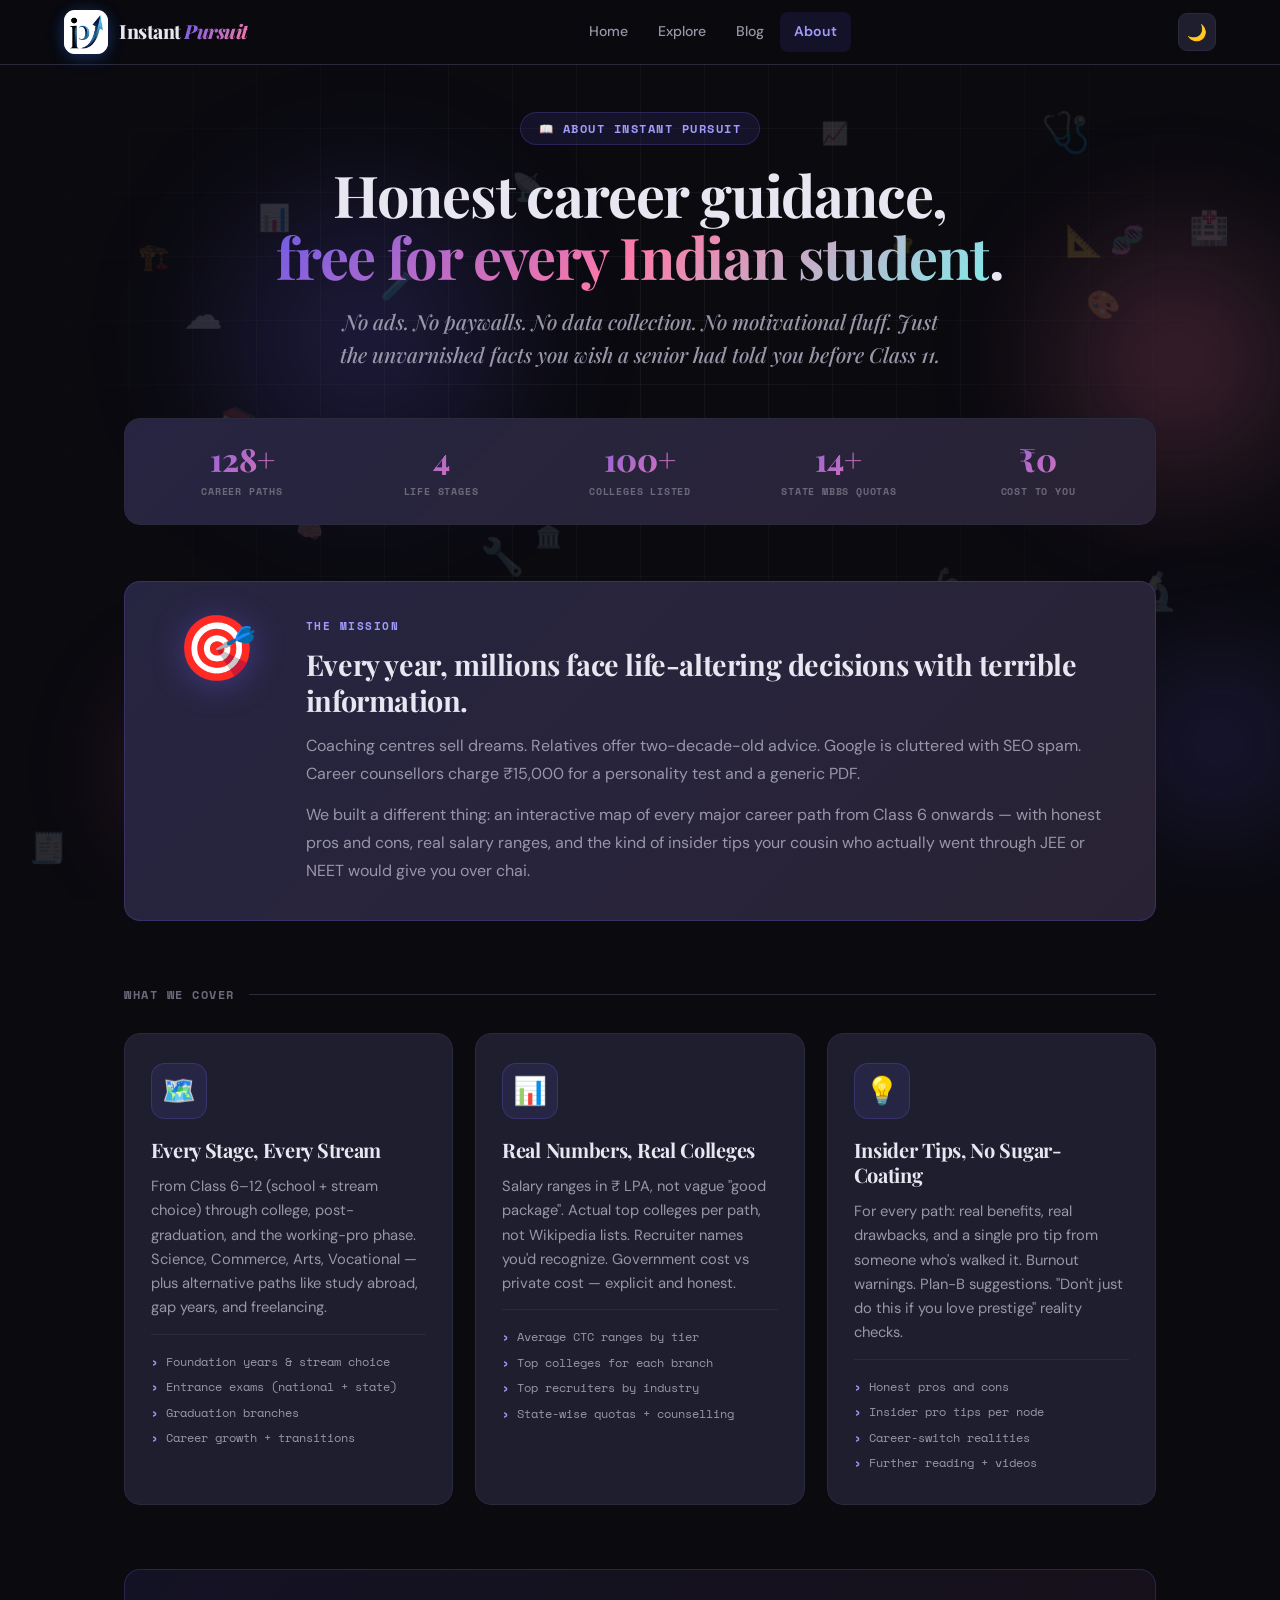
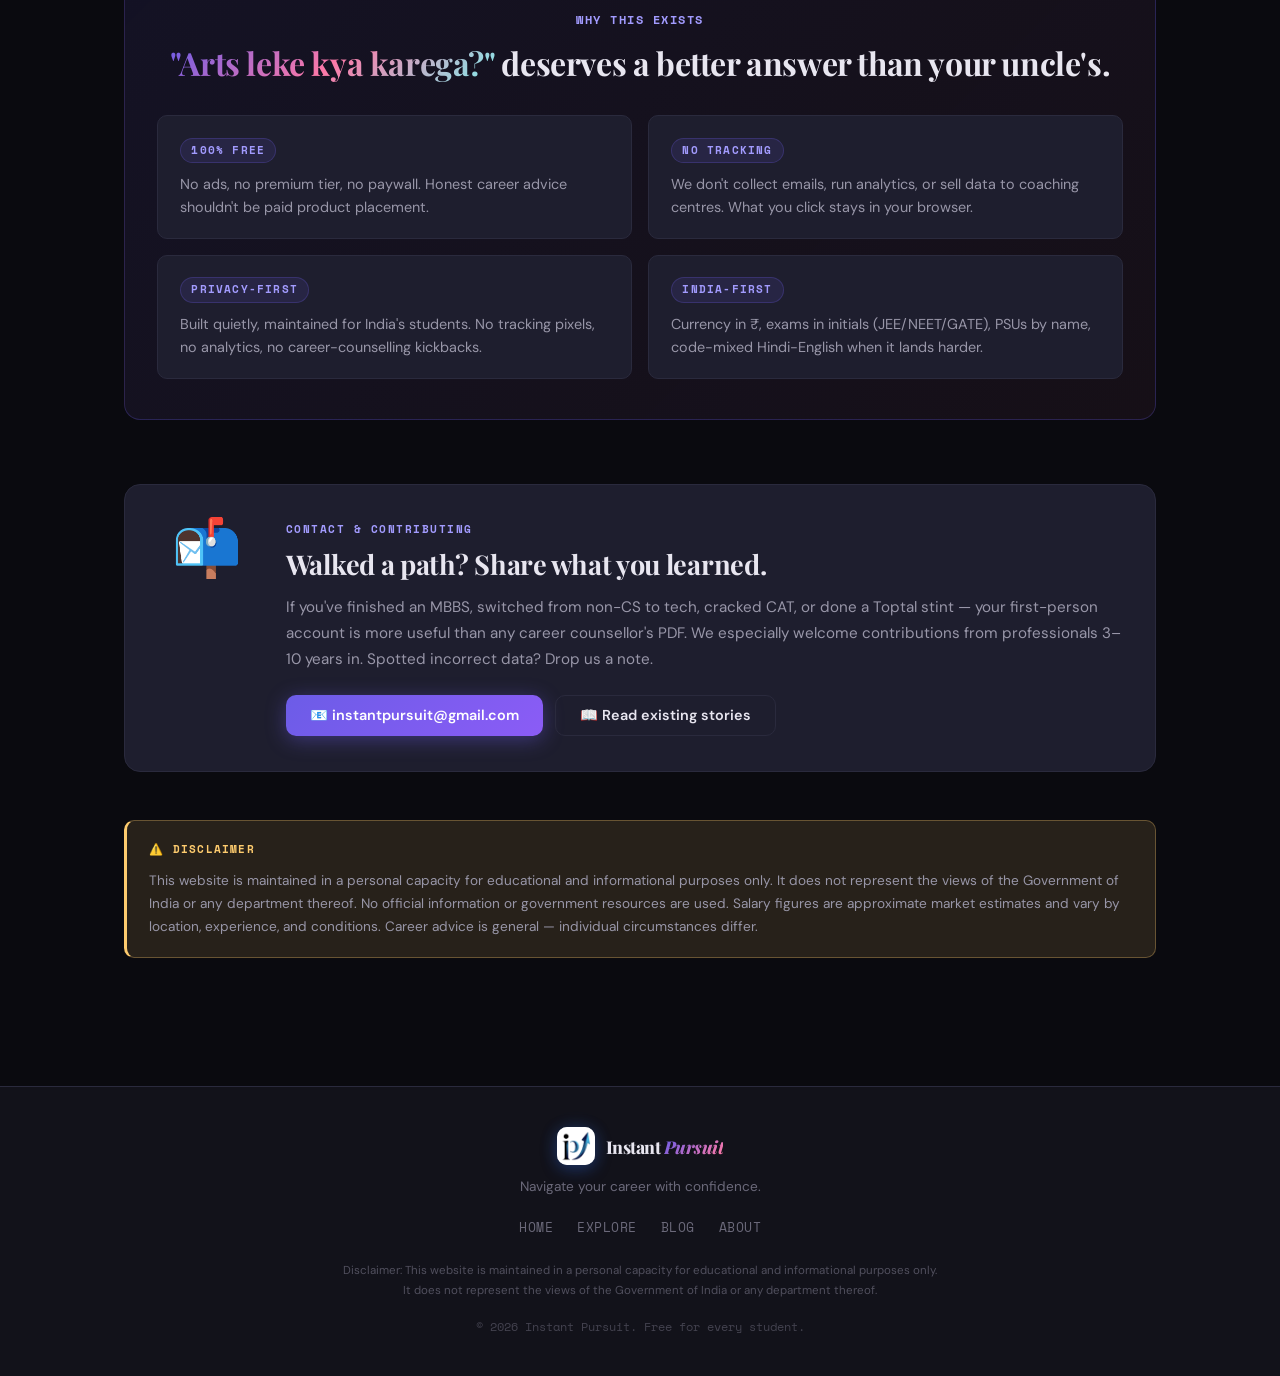
==== about.html @ 39b17218 "Add files via upload" ====
<!DOCTYPE html>
<html lang="en">
<head>
<meta charset="UTF-8">
<meta name="viewport" content="width=device-width, initial-scale=1.0">
<title>About — Instant Pursuit</title>
<link rel="icon" type="image/png" href="assets/logo.png">
<link rel="preconnect" href="https://fonts.googleapis.com">
<link rel="preconnect" href="https://fonts.gstatic.com" crossorigin>
<link href="https://fonts.googleapis.com/css2?family=Playfair+Display:wght@600;700;800;900&family=DM+Sans:wght@400;500;600;700&family=Space+Mono:wght@400;700&display=swap" rel="stylesheet">
<link rel="stylesheet" href="styles.css">
<script>document.documentElement.setAttribute('data-theme',localStorage.getItem('ip-theme')||'dark')</script>
<script src="data.js"></script>
</head>
<body>
<script src="bg.js"></script>
<script src="side-graphics.js"></script>

<main style="padding-top:64px">
<section class="ip-section" style="max-width:1080px">

  <!-- Hero / Manifesto -->
  <div class="about-hero">
    <div class="ip-eyebrow">📖 ABOUT INSTANT PURSUIT</div>
    <h1>
      Honest career guidance,<br>
      <span class="ip-grad-text">free for every Indian student</span>.
    </h1>
    <p class="about-lede">No ads. No paywalls. No data collection. No motivational fluff. Just the unvarnished facts you wish a senior had told you before Class 11.</p>
  </div>

  <!-- Stat strip -->
  <div class="about-stats">
    <div class="about-stat"><div class="num">128+</div><div class="lbl">Career Paths</div></div>
    <div class="about-stat"><div class="num">4</div><div class="lbl">Life Stages</div></div>
    <div class="about-stat"><div class="num">100+</div><div class="lbl">Colleges Listed</div></div>
    <div class="about-stat"><div class="num">14+</div><div class="lbl">State MBBS Quotas</div></div>
    <div class="about-stat"><div class="num">₹0</div><div class="lbl">Cost to You</div></div>
  </div>

  <!-- Mission split -->
  <div class="about-mission">
    <div class="about-mission-mark">🎯</div>
    <div>
      <div class="about-mission-eyebrow">THE MISSION</div>
      <h2 class="about-h2">Every year, millions face life-altering decisions with terrible information.</h2>
      <p class="about-mission-body">Coaching centres sell dreams. Relatives offer two-decade-old advice. Google is cluttered with SEO spam. Career counsellors charge ₹15,000 for a personality test and a generic PDF.</p>
      <p class="about-mission-body">We built a different thing: an interactive map of every major career path from Class 6 onwards — with honest pros and cons, real salary ranges, and the kind of insider tips your cousin who actually went through JEE or NEET would give you over chai.</p>
    </div>
  </div>

  <!-- Pillars -->
  <div class="section-eyebrow"><span>WHAT WE COVER</span></div>
  <div class="pillar-grid">
    <div class="pillar">
      <div class="pillar-icon">🗺️</div>
      <h3>Every Stage, Every Stream</h3>
      <p>From Class 6–12 (school + stream choice) through college, post-graduation, and the working-pro phase. Science, Commerce, Arts, Vocational — plus alternative paths like study abroad, gap years, and freelancing.</p>
      <ul class="pillar-list">
        <li>Foundation years &amp; stream choice</li>
        <li>Entrance exams (national + state)</li>
        <li>Graduation branches</li>
        <li>Career growth + transitions</li>
      </ul>
    </div>

    <div class="pillar">
      <div class="pillar-icon">📊</div>
      <h3>Real Numbers, Real Colleges</h3>
      <p>Salary ranges in ₹ LPA, not vague "good package". Actual top colleges per path, not Wikipedia lists. Recruiter names you'd recognize. Government cost vs private cost — explicit and honest.</p>
      <ul class="pillar-list">
        <li>Average CTC ranges by tier</li>
        <li>Top colleges for each branch</li>
        <li>Top recruiters by industry</li>
        <li>State-wise quotas + counselling</li>
      </ul>
    </div>

    <div class="pillar">
      <div class="pillar-icon">💡</div>
      <h3>Insider Tips, No Sugar-Coating</h3>
      <p>For every path: real benefits, real drawbacks, and a single pro tip from someone who's walked it. Burnout warnings. Plan-B suggestions. "Don't just do this if you love prestige" reality checks.</p>
      <ul class="pillar-list">
        <li>Honest pros and cons</li>
        <li>Insider pro tips per node</li>
        <li>Career-switch realities</li>
        <li>Further reading + videos</li>
      </ul>
    </div>
  </div>

  <!-- Why exists / values band -->
  <div class="values-band">
    <div class="values-eyebrow">WHY THIS EXISTS</div>
    <h2 class="values-h">
      <span class="ip-grad-text">"Arts leke kya karega?"</span> deserves a better answer than your uncle's.
    </h2>
    <div class="values-grid">
      <div class="value-card">
        <div class="value-tag">100% FREE</div>
        <p>No ads, no premium tier, no paywall. Honest career advice shouldn't be paid product placement.</p>
      </div>
      <div class="value-card">
        <div class="value-tag">NO TRACKING</div>
        <p>We don't collect emails, run analytics, or sell data to coaching centres. What you click stays in your browser.</p>
      </div>
      <div class="value-card">
        <div class="value-tag">PRIVACY-FIRST</div>
        <p>Built quietly, maintained for India's students. No tracking pixels, no analytics, no career-counselling kickbacks.</p>
      </div>
      <div class="value-card">
        <div class="value-tag">INDIA-FIRST</div>
        <p>Currency in ₹, exams in initials (JEE/NEET/GATE), PSUs by name, code-mixed Hindi-English when it lands harder.</p>
      </div>
    </div>
  </div>

  <!-- Contact / Contributing -->
  <div class="contrib-card">
    <div class="contrib-icon">📬</div>
    <div class="contrib-body">
      <div class="contrib-eyebrow">CONTACT &amp; CONTRIBUTING</div>
      <h3 class="contrib-h">Walked a path? Share what you learned.</h3>
      <p>If you've finished an MBBS, switched from non-CS to tech, cracked CAT, or done a Toptal stint — your first-person account is more useful than any career counsellor's PDF. We especially welcome contributions from professionals 3–10 years in. Spotted incorrect data? Drop us a note.</p>
      <div class="contrib-actions">
        <a href="mailto:instantpursuit@gmail.com" class="ip-btn ip-btn-primary">📧 instantpursuit@gmail.com</a>
        <a href="blog.html" class="ip-btn ip-btn-outline">📖 Read existing stories</a>
      </div>
    </div>
  </div>

  <!-- Disclaimer -->
  <div class="disclaimer">
    <div class="disclaimer-eyebrow">⚠️ DISCLAIMER</div>
    <p>This website is maintained in a personal capacity for educational and informational purposes only. It does not represent the views of the Government of India or any department thereof. No official information or government resources are used. Salary figures are approximate market estimates and vary by location, experience, and conditions. Career advice is general — individual circumstances differ.</p>
  </div>

</section>
</main>

<style>
/* ── About page ── */
.about-hero{
  text-align:center;max-width:780px;margin:0 auto 3rem;
  animation:fadeUp .5s ease both;
}
.about-hero .ip-eyebrow{margin-bottom:18px}
.about-hero h1{
  font-family:var(--font-display);font-weight:700;
  font-size:clamp(2.3rem,5.5vw,3.6rem);
  line-height:1.08;letter-spacing:-1.2px;margin-bottom:18px;
}
.about-lede{
  font-family:var(--font-display);font-style:italic;font-weight:500;
  font-size:clamp(1.05rem,2vw,1.3rem);
  color:var(--text2);line-height:1.55;
  max-width:620px;margin:0 auto;
}

/* Stat strip */
.about-stats{
  display:grid;grid-template-columns:repeat(5,1fr);gap:1rem;
  padding:1.5rem 1.6rem;
  background:var(--surface);
  border:1px solid var(--border);
  border-radius:var(--radius-lg);
  margin-bottom:3.5rem;
  position:relative;z-index:1;
  background-image:var(--grad-callout);
  animation:fadeUp .5s ease .1s both;
}
.about-stat{text-align:center}
.about-stat .num{
  font-family:var(--font-display);font-weight:800;
  font-size:clamp(1.6rem,2.6vw,2rem);line-height:1;
  color:var(--accent);
  background:var(--grad-brand);
  -webkit-background-clip:text;background-clip:text;
}
@supports ((-webkit-background-clip:text) or (background-clip:text)){
  .about-stat .num{ -webkit-text-fill-color:transparent;color:transparent; }
}
.about-stat .lbl{
  font-family:var(--font-mono);font-size:.65rem;font-weight:700;
  letter-spacing:.8px;text-transform:uppercase;
  color:var(--text3);margin-top:8px;
}

/* Mission split */
.about-mission{
  display:grid;grid-template-columns:120px 1fr;gap:1.8rem;align-items:flex-start;
  background:var(--surface);
  border:1px solid var(--accent-med);
  background-image:var(--grad-callout);
  border-radius:var(--radius-lg);
  padding:2.2rem 2rem;
  margin-bottom:4rem;
  animation:fadeUp .5s ease .15s both;
}
.about-mission-mark{
  font-size:4rem;line-height:1;text-align:center;
  filter:drop-shadow(0 4px 16px rgba(108,92,231,.4));
}
.about-mission-eyebrow{
  font-family:var(--font-mono);font-size:.7rem;font-weight:700;
  letter-spacing:1.5px;text-transform:uppercase;
  color:var(--accent2);margin-bottom:10px;
}
.about-h2{
  font-family:var(--font-display);font-weight:700;
  font-size:clamp(1.4rem,2.6vw,1.8rem);
  line-height:1.25;letter-spacing:-.4px;
  margin-bottom:14px;color:var(--text);
}
.about-mission-body{
  color:var(--text2);font-size:1rem;line-height:1.75;
  margin-bottom:.85rem;
}
.about-mission-body:last-child{margin-bottom:0}

/* Section eyebrow divider */
.section-eyebrow{
  display:flex;align-items:center;gap:14px;
  margin:0 0 1.8rem;
}
.section-eyebrow::after{content:"";flex:1;height:1px;background:var(--border)}
.section-eyebrow span{
  font-family:var(--font-mono);font-size:.72rem;font-weight:700;
  letter-spacing:1.5px;text-transform:uppercase;
  color:var(--text3);
}

/* Pillar grid */
.pillar-grid{
  display:grid;grid-template-columns:repeat(3,1fr);gap:1.4rem;
  margin-bottom:4rem;
}
.pillar{
  background:var(--surface);
  border:1px solid var(--border);
  border-radius:var(--radius-lg);
  padding:1.8rem 1.6rem;
  transition:border-color .25s,transform .25s,box-shadow .25s;
  animation:fadeUp .5s ease both;
}
.pillar:nth-child(1){animation-delay:.05s}
.pillar:nth-child(2){animation-delay:.12s}
.pillar:nth-child(3){animation-delay:.19s}
.pillar:hover{border-color:var(--accent);transform:translateY(-3px);box-shadow:var(--shadow-glow)}
.pillar-icon{
  width:56px;height:56px;border-radius:14px;
  background:var(--accent-soft);border:1px solid var(--accent-med);
  display:flex;align-items:center;justify-content:center;
  font-size:1.7rem;line-height:1;margin-bottom:18px;
}
.pillar h3{
  font-family:var(--font-display);font-weight:700;
  font-size:1.25rem;line-height:1.25;letter-spacing:-.3px;
  margin-bottom:12px;color:var(--text);
}
.pillar p{
  color:var(--text2);font-size:.92rem;line-height:1.65;
  margin-bottom:14px;
}
.pillar-list{list-style:none;padding:0;border-top:1px solid var(--border);padding-top:14px}
.pillar-list li{
  font-family:var(--font-mono);font-size:.78rem;
  color:var(--text2);padding:4px 0;line-height:1.4;
}
.pillar-list li::before{content:"›";color:var(--accent2);margin-right:8px;font-weight:700}

/* Values band */
.values-band{
  background:linear-gradient(135deg, rgba(108,92,231,0.10), rgba(253,121,168,0.05));
  border:1px solid var(--accent-med);
  border-radius:var(--radius-lg);
  padding:2.5rem 2rem;margin-bottom:4rem;
  animation:fadeUp .5s ease both;
}
.values-eyebrow{
  font-family:var(--font-mono);font-size:.72rem;font-weight:700;
  letter-spacing:1.5px;text-transform:uppercase;
  color:var(--accent2);margin-bottom:14px;text-align:center;
}
.values-h{
  font-family:var(--font-display);font-weight:700;
  font-size:clamp(1.4rem,3vw,2rem);
  line-height:1.25;letter-spacing:-.4px;text-align:center;
  margin-bottom:2rem;
}
.values-grid{
  display:grid;grid-template-columns:repeat(2,1fr);gap:1rem;
}
.value-card{
  background:var(--surface);
  border:1px solid var(--border);
  border-radius:var(--radius);
  padding:1.2rem 1.4rem;
  transition:border-color .2s,transform .2s;
}
.value-card:hover{border-color:var(--accent);transform:translateY(-2px)}
.value-tag{
  display:inline-block;
  font-family:var(--font-mono);font-size:.66rem;font-weight:700;
  letter-spacing:1.2px;
  padding:3px 10px;border-radius:20px;
  background:var(--accent-soft);color:var(--accent2);
  border:1px solid var(--accent-med);
  margin-bottom:10px;
}
.value-card p{color:var(--text2);font-size:.9rem;line-height:1.6}

/* Contributing card */
.contrib-card{
  display:grid;grid-template-columns:100px 1fr;gap:1.8rem;align-items:flex-start;
  background:var(--surface);
  border:1px solid var(--border);
  border-radius:var(--radius-lg);
  padding:2.2rem 2rem;margin-bottom:3rem;
  animation:fadeUp .5s ease both;
}
.contrib-icon{
  font-size:3.5rem;line-height:1;text-align:center;
}
.contrib-eyebrow{
  font-family:var(--font-mono);font-size:.7rem;font-weight:700;
  letter-spacing:1.5px;text-transform:uppercase;
  color:var(--accent2);margin-bottom:8px;
}
.contrib-h{
  font-family:var(--font-display);font-weight:700;
  font-size:clamp(1.3rem,2.4vw,1.7rem);
  line-height:1.25;letter-spacing:-.3px;
  margin-bottom:14px;color:var(--text);
}
.contrib-card p{color:var(--text2);font-size:.95rem;line-height:1.7;margin-bottom:1.4rem}
.contrib-actions{display:flex;gap:12px;flex-wrap:wrap}

/* Disclaimer */
.disclaimer{
  background:var(--orange-soft);
  border:1px solid rgba(253,203,110,.3);
  border-left:3px solid var(--orange);
  border-radius:var(--radius);
  padding:1.2rem 1.4rem;
  margin-bottom:1rem;
}
.disclaimer-eyebrow{
  font-family:var(--font-mono);font-size:.7rem;font-weight:700;
  letter-spacing:1.2px;text-transform:uppercase;
  color:var(--orange);margin-bottom:10px;
}
.disclaimer p{
  color:var(--text2);font-size:.85rem;line-height:1.7;
}

@media(max-width:880px){
  .about-stats{grid-template-columns:repeat(3,1fr)}
  .about-mission{grid-template-columns:1fr;gap:1.2rem;text-align:center}
  .about-mission-mark{text-align:center}
  .pillar-grid{grid-template-columns:1fr}
  .values-grid{grid-template-columns:1fr}
  .contrib-card{grid-template-columns:1fr;text-align:center;gap:1.2rem}
}
@media(max-width:520px){
  .about-stats{grid-template-columns:repeat(2,1fr)}
}
</style>

<script>initPage();</script>
</body>
</html>
---- styles.css ----
/* ═══════════════════════════════════════════
   INSTANT PURSUIT — Shared Styles
   Dark-first, deep-violet, gamified editorial
   Grounded in the Instant Pursuit Design System
   ═══════════════════════════════════════════ */
/* Fonts are loaded via <link> in each HTML head — more reliable than @import. */

*,*::before,*::after{box-sizing:border-box;margin:0;padding:0}

/* ── DARK THEME (canonical / default) ── */
:root, [data-theme="dark"] {
  /* Surfaces */
  --bg:#0a0a0f;
  --bg2:#12121a;
  --bg3:#1a1a26;
  --surface:#1e1e2e;
  --surface2:#252538;

  /* Borders */
  --border:#2a2a3d;
  --border2:#3a3a4d;

  /* Text */
  --text:#e8e6f0;
  --text2:#9896a8;
  --text3:#6b697a;

  /* Brand accents */
  --accent:#6c5ce7;          /* primary violet */
  --accent2:#a29bfe;         /* light violet */
  --accent3:#fd79a8;         /* pink gradient companion */
  --accent-soft:rgba(108,92,231,0.12);
  --accent-med:rgba(108,92,231,0.25);
  --accent-strong:rgba(108,92,231,0.4);

  /* Semantic */
  --green:#00b894;
  --green-soft:rgba(0,184,148,0.1);
  --orange:#fdcb6e;
  --orange-soft:rgba(253,203,110,0.12);
  --red:#e17055;
  --red-soft:rgba(225,112,85,0.12);
  --purple:#a29bfe;
  --purple-soft:rgba(162,155,254,0.12);
  --cyan:#81ecec;
  --cyan-soft:rgba(129,236,236,0.1);

  /* Type */
  --font-display:'Playfair Display',Georgia,serif;
  --font-body:'DM Sans',system-ui,sans-serif;
  --font-mono:'Space Mono','JetBrains Mono',monospace;

  /* Radii */
  --radius-xs:6px;
  --radius:10px;
  --radius-lg:16px;
  --radius-xl:20px;

  /* Shadows — on dark, the glow shadow does the work */
  --shadow-sm:0 1px 3px rgba(0,0,0,0.3);
  --shadow:0 4px 24px rgba(0,0,0,0.4);
  --shadow-lg:0 12px 40px rgba(0,0,0,0.5);
  --shadow-glow:0 8px 30px rgba(108,92,231,0.28);
  --shadow-cta:0 4px 20px rgba(108,92,231,0.4);
  --shadow-cta-hover:0 6px 30px rgba(108,92,231,0.55);

  /* Gradients */
  --grad-brand:linear-gradient(135deg,#6c5ce7,#fd79a8);
  --grad-headline:linear-gradient(135deg,#6c5ce7,#fd79a8,#81ecec);
  --grad-cta:linear-gradient(135deg,#6c5ce7,#8b5cf6);
  --grad-callout:linear-gradient(135deg,rgba(108,92,231,0.10),rgba(253,121,168,0.05));

  /* Nav blur */
  --nav-bg:rgba(10,10,15,0.92);
  --card-hover:#22223a;
}

/* ── LIGHT THEME (clean alt — violet remains the brand) ── */
[data-theme="light"] {
  --bg:#FAFAFB;
  --bg2:#F2F2F5;
  --bg3:#E8E8EE;
  --surface:#FFFFFF;
  --surface2:#F5F5F8;

  --border:#E4E4EC;
  --border2:#CECEDB;

  --text:#1a1a2e;
  --text2:#555568;
  --text3:#85859a;

  --accent:#6c5ce7;
  --accent2:#5849c4;
  --accent3:#e84a8a;
  --accent-soft:rgba(108,92,231,0.10);
  --accent-med:rgba(108,92,231,0.22);
  --accent-strong:rgba(108,92,231,0.4);

  --green:#00a37d;
  --green-soft:rgba(0,163,125,0.10);
  --orange:#d97706;
  --orange-soft:rgba(217,119,6,0.1);
  --red:#d14a2a;
  --red-soft:rgba(209,74,42,0.1);
  --purple:#7c3aed;
  --purple-soft:rgba(124,58,237,0.1);
  --cyan:#0891B2;
  --cyan-soft:rgba(8,145,178,0.1);

  --shadow-sm:0 1px 3px rgba(20,20,40,0.06);
  --shadow:0 4px 24px rgba(20,20,40,0.08);
  --shadow-lg:0 12px 40px rgba(20,20,40,0.10);
  --shadow-glow:0 8px 30px rgba(108,92,231,0.22);
  --shadow-cta:0 4px 16px rgba(108,92,231,0.35);
  --shadow-cta-hover:0 6px 24px rgba(108,92,231,0.45);

  --nav-bg:rgba(250,250,251,0.88);
  --card-hover:#FFFFFF;
}

html{scroll-behavior:smooth}
body{
  font-family:var(--font-body);
  background:var(--bg);
  color:var(--text);
  line-height:1.65;
  overflow-x:hidden;
  transition:background .3s,color .3s;
  -webkit-font-smoothing:antialiased;
  -moz-osx-font-smoothing:grayscale;
}
body::-webkit-scrollbar{width:8px}
body::-webkit-scrollbar-track{background:var(--bg2)}
body::-webkit-scrollbar-thumb{background:var(--border2);border-radius:4px}
body::-webkit-scrollbar-thumb:hover{background:var(--accent)}
a{color:var(--accent2);text-decoration:none;transition:color .2s}
a:hover{color:var(--accent);text-decoration:underline;text-underline-offset:3px}

/* ── Keyframes ── */
@keyframes fadeUp{from{opacity:0;transform:translateY(24px)}to{opacity:1;transform:translateY(0)}}
@keyframes fadeIn{from{opacity:0}to{opacity:1}}
@keyframes slideDown{from{opacity:0;transform:translateY(-10px)}to{opacity:1;transform:translateY(0)}}
@keyframes nodeAppear{from{opacity:0;transform:scale(0.85)}to{opacity:1;transform:scale(1)}}
@keyframes orbDrift{
  0%,100%{transform:translate(0,0) scale(1)}
  50%{transform:translate(20px,-25px) scale(1.12)}
}

/* ── Selection ── */
::selection{background:var(--accent-med);color:var(--text)}

/* ── Navbar ── */
.ip-nav{
  position:fixed;top:0;left:0;right:0;z-index:1000;
  background:var(--nav-bg);
  backdrop-filter:blur(20px);-webkit-backdrop-filter:blur(20px);
  border-bottom:1px solid var(--border);
  transition:all .3s;
}
.ip-nav-inner{
  max-width:1200px;margin:0 auto;
  display:flex;align-items:center;justify-content:space-between;
  padding:0 1.5rem;height:64px;
}
.ip-nav-logo{
  display:flex;align-items:center;gap:11px;
  text-decoration:none!important;
  line-height:1;
  font-family:var(--font-display);
}
.ip-logo-mark{
  width:44px;height:44px;
  border-radius:11px;
  background:#FFFFFF;
  display:flex;align-items:center;justify-content:center;
  position:relative;flex-shrink:0;
  padding:4px;
  box-shadow:
    0 4px 16px rgba(40,90,200,0.35),
    inset 0 0 0 1px rgba(255,255,255,0.6);
  transition:transform .25s ease,box-shadow .25s ease;
}
.ip-logo-mark::after{
  content:"";position:absolute;inset:-4px;border-radius:14px;
  background:radial-gradient(circle,rgba(60,140,240,0.45),transparent 70%);
  filter:blur(10px);z-index:-1;opacity:.85;
  pointer-events:none;
}
.ip-logo-mark img{
  width:100%;height:100%;
  object-fit:contain;
  display:block;
}
.ip-nav-logo:hover .ip-logo-mark{
  transform:translateY(-2px) rotate(-3deg) scale(1.05);
  box-shadow:0 6px 22px rgba(60,140,240,0.55),inset 0 0 0 1px rgba(255,255,255,0.7);
}

/* Light theme — no white badge needed; logo already has contrast on light bg */
[data-theme="light"] .ip-logo-mark{
  background:transparent;
  box-shadow:none;
  padding:0;
}
[data-theme="light"] .ip-logo-mark::after{
  background:radial-gradient(circle,rgba(60,140,240,0.18),transparent 70%);
}

/* Footer mark slightly smaller */
.ip-footer-logo .ip-logo-mark{width:38px;height:38px;border-radius:10px}
.ip-logo-word{
  display:inline-flex;align-items:baseline;gap:.18em;
  font-family:var(--font-display);
  font-weight:800;font-size:1.22rem;
  letter-spacing:-.5px;line-height:1;
}
.ip-logo-word-1{color:var(--text)}
.ip-logo-word-2{
  color:var(--accent);
  background:var(--grad-brand);
  -webkit-background-clip:text;background-clip:text;
  font-style:italic;
}
@supports ((-webkit-background-clip:text) or (background-clip:text)){
  .ip-logo-word-2{ -webkit-text-fill-color:transparent; color:transparent; }
}
.ip-nav-links{display:flex;align-items:center;gap:2px}
.ip-nav-links a{
  padding:8px 14px;border-radius:8px;
  font-family:var(--font-body);
  font-size:.88rem;font-weight:500;
  color:var(--text2);transition:all .2s;
  text-decoration:none!important;
}
.ip-nav-links a:hover{color:var(--text);background:var(--accent-soft)}
.ip-nav-links a.active{color:var(--accent2);background:var(--accent-soft);font-weight:600}
.ip-nav-right{display:flex;align-items:center;gap:8px}

.theme-toggle{
  width:38px;height:38px;border-radius:9px;
  border:1px solid var(--border);background:var(--surface);
  cursor:pointer;font-size:1rem;
  display:flex;align-items:center;justify-content:center;
  transition:all .2s;color:var(--text);
}
.theme-toggle:hover{border-color:var(--accent);background:var(--accent-soft);transform:translateY(-1px)}

.ip-hamburger{
  display:none;width:38px;height:38px;border-radius:9px;
  border:1px solid var(--border);background:var(--surface);
  cursor:pointer;flex-direction:column;
  align-items:center;justify-content:center;gap:4px;
}
.ip-hamburger span{display:block;width:18px;height:2px;background:var(--text);border-radius:2px;transition:all .3s}
.ip-mobile-menu{
  display:none;position:fixed;top:64px;left:0;right:0;
  background:var(--surface);border-bottom:1px solid var(--border);
  padding:1rem;z-index:999;
  animation:slideDown .2s ease;
}
.ip-mobile-menu.open{display:block}
.ip-mobile-menu a{
  display:block;padding:12px 16px;border-radius:8px;
  color:var(--text2);font-weight:500;text-decoration:none;
  transition:all .15s;
}
.ip-mobile-menu a:hover,.ip-mobile-menu a.active{color:var(--accent2);background:var(--accent-soft)}

@media(max-width:768px){
  .ip-nav-links{display:none}
  .ip-hamburger{display:flex}
}

/* ── Footer ── */
.ip-footer{
  border-top:1px solid var(--border);
  background:var(--bg2);
  padding:2.5rem 1.5rem;text-align:center;margin-top:4rem;
  position:relative;z-index:1;
}
.ip-footer-logo{
  display:inline-flex;align-items:center;gap:11px;
  margin-bottom:4px;
}
.ip-footer-logo .ip-logo-word{font-size:1.1rem}
.ip-footer-tagline{color:var(--text3);font-size:.85rem;margin-top:6px}
.ip-footer-links{display:flex;justify-content:center;gap:1.5rem;margin-top:1.2rem}
.ip-footer-links a{color:var(--text3);font-size:.82rem;font-family:var(--font-mono);letter-spacing:.5px;text-transform:uppercase}
.ip-footer-links a:hover{color:var(--accent2)}
.ip-footer-disclaimer{color:var(--text3);font-size:.72rem;max-width:600px;margin:1.4rem auto 0;line-height:1.7;opacity:.7}
.ip-footer-copy{color:var(--text3);font-size:.75rem;margin-top:1rem;opacity:.55;font-family:var(--font-mono)}

/* ── Cards ── */
.ip-card{
  background:var(--surface);
  border:1px solid var(--border);
  border-radius:var(--radius-lg);
  padding:1.5rem;
  transition:transform .25s,border-color .25s,box-shadow .25s,background .25s;
  cursor:pointer;
}
.ip-card:hover{
  border-color:var(--accent);
  background:var(--card-hover);
  box-shadow:var(--shadow-glow);
  transform:translateY(-4px) scale(1.015);
}

/* ── Buttons ── */
.ip-btn{
  padding:11px 24px;border-radius:var(--radius);
  border:none;font-family:var(--font-body);
  font-weight:600;font-size:.9rem;
  cursor:pointer;transition:transform .2s,box-shadow .2s,border-color .2s,color .2s,background .2s;
  display:inline-flex;align-items:center;gap:8px;
  text-decoration:none!important;
  line-height:1.2;
}
.ip-btn-primary{
  background:var(--grad-cta);
  color:#fff;
  box-shadow:var(--shadow-cta);
}
.ip-btn-primary:hover{
  box-shadow:var(--shadow-cta-hover);
  transform:translateY(-2px);
  color:#fff;
}
.ip-btn-outline{
  background:transparent;
  border:1px solid var(--border);
  color:var(--text);
}
.ip-btn-outline:hover{
  border-color:var(--accent);
  color:var(--accent2);
  background:var(--accent-soft);
  transform:translateY(-1px);
}

/* ── Badges ── */
.ip-badge{
  display:inline-flex;align-items:center;gap:4px;
  padding:4px 10px;border-radius:20px;
  font-size:.72rem;font-weight:700;
  font-family:var(--font-mono);
  letter-spacing:.5px;
  border:1px solid transparent;
}
.ip-badge-green{background:var(--green-soft);color:var(--green);border-color:rgba(0,184,148,0.25)}
.ip-badge-red{background:var(--red-soft);color:var(--red);border-color:rgba(225,112,85,0.25)}
.ip-badge-orange{background:var(--orange-soft);color:var(--orange);border-color:rgba(253,203,110,0.3)}
.ip-badge-purple{background:var(--purple-soft);color:var(--purple);border-color:rgba(162,155,254,0.25)}
.ip-badge-accent{background:var(--accent-soft);color:var(--accent2);border-color:var(--accent-med)}

/* Eyebrow (Space Mono caps pill) */
.ip-eyebrow{
  display:inline-flex;align-items:center;gap:8px;
  padding:6px 18px;border-radius:20px;
  background:var(--accent-soft);
  border:1px solid var(--accent-med);
  font-family:var(--font-mono);
  font-size:.72rem;font-weight:700;
  letter-spacing:1.5px;text-transform:uppercase;
  color:var(--accent2);
}

/* ── Section helpers ── */
.ip-section{max-width:1100px;margin:0 auto;padding:3rem 1.5rem;position:relative;z-index:1}
.ip-section-title{
  font-family:var(--font-display);
  font-weight:700;
  font-size:clamp(1.9rem,4vw,2.7rem);
  margin-bottom:.5rem;
  letter-spacing:-.5px;
  line-height:1.15;
}
.ip-section-sub{color:var(--text2);font-size:1.05rem;margin-bottom:2rem;line-height:1.7}

/* Gradient-text utility (use on hero punchline only)
   Uses a solid accent color as fallback; only goes transparent
   when background-clip:text is actually supported. */
.ip-grad-text{
  color:var(--accent2);
  background:var(--grad-headline);
  -webkit-background-clip:text;background-clip:text;
}
@supports ((-webkit-background-clip:text) or (background-clip:text)){
  .ip-grad-text{ -webkit-text-fill-color:transparent; color:transparent; }
}

/* Reusable for any inline element that should use the brand gradient */
.grad-brand-text{
  color:var(--accent);
  background:var(--grad-brand);
  -webkit-background-clip:text;background-clip:text;
}
@supports ((-webkit-background-clip:text) or (background-clip:text)){
  .grad-brand-text{ -webkit-text-fill-color:transparent; color:transparent; }
}

.grad-headline-text{
  color:var(--accent2);
  background:var(--grad-headline);
  -webkit-background-clip:text;background-clip:text;
}
@supports ((-webkit-background-clip:text) or (background-clip:text)){
  .grad-headline-text{ -webkit-text-fill-color:transparent; color:transparent; }
}

/* ── Explorer ── */
.career-breadcrumb{
  display:flex;align-items:center;gap:6px;flex-wrap:wrap;
  margin-bottom:1.5rem;font-size:.85rem;
  font-family:var(--font-mono);
}
.career-breadcrumb button{
  background:none;border:none;
  color:var(--accent2);cursor:pointer;
  font-family:var(--font-mono);
  font-size:.8rem;padding:4px 8px;border-radius:6px;
  letter-spacing:.5px;
  transition:background .2s;
}
.career-breadcrumb button:hover{background:var(--accent-soft)}
.career-breadcrumb .sep{color:var(--text3)}
.career-node{animation:nodeAppear .35s ease both}

.career-detail-box{
  background:var(--surface);
  border:1px solid var(--accent-med);
  background-image:var(--grad-callout);
  border-radius:var(--radius-lg);
  padding:1.5rem;margin-bottom:1.5rem;
}
.career-detail-para{color:var(--text2);line-height:1.8;font-size:.95rem;margin-bottom:1rem}
.career-meta-grid{
  display:grid;grid-template-columns:repeat(auto-fit,minmax(240px,1fr));
  gap:1rem;margin-top:1rem;
}
.career-meta-card{
  background:var(--surface);
  border:1px solid var(--border);
  border-radius:var(--radius);
  padding:1rem 1.1rem;
}
.career-meta-card h4{
  font-family:var(--font-mono);
  font-size:.7rem;text-transform:uppercase;letter-spacing:1.2px;
  color:var(--text3);margin-bottom:10px;font-weight:700;
}
.career-meta-card ul{list-style:none;padding:0}
.career-meta-card li{font-size:.85rem;color:var(--text2);padding:3px 0;line-height:1.5}
.career-meta-card li::before{content:'›';color:var(--accent2);margin-right:6px;font-weight:700}

/* Further Viewing links */
.further-links{margin-top:1.2rem;padding-top:1.2rem;border-top:1px solid var(--border)}
.further-links h4{
  font-family:var(--font-mono);
  font-size:.7rem;text-transform:uppercase;letter-spacing:1.2px;
  color:var(--cyan);margin-bottom:12px;font-weight:700;
}
.further-link{
  display:flex;align-items:center;gap:12px;
  padding:10px 14px;border-radius:var(--radius);
  border:1px solid var(--border);
  margin-bottom:8px;transition:all .2s;
  text-decoration:none!important;color:var(--text);
  background:var(--surface);
}
.further-link:hover{
  border-color:var(--accent);
  background:var(--accent-soft);
  transform:translateX(4px);
}
.further-link-icon{
  width:30px;height:30px;border-radius:7px;
  display:flex;align-items:center;justify-content:center;
  font-size:.9rem;flex-shrink:0;
}
.further-link-yt{background:rgba(225,112,85,.16);color:var(--red)}
.further-link-web{background:var(--accent-soft);color:var(--accent2)}
.further-link-title{font-size:.88rem;font-weight:500;flex:1;min-width:0;overflow:hidden;text-overflow:ellipsis;white-space:nowrap}
.further-link-domain{font-size:.7rem;color:var(--text3);font-family:var(--font-mono);margin-top:2px}

/* YouTube thumbnail variant — wider, image on left */
.further-link.further-link-thumb{padding:8px 14px 8px 8px;gap:14px}
.further-link-yt-thumb{
  position:relative;flex-shrink:0;
  width:112px;height:63px; /* 16:9 */
  border-radius:8px;overflow:hidden;
  background:#000;
  box-shadow:0 2px 8px rgba(0,0,0,0.35);
}
.further-link-yt-thumb img{
  width:100%;height:100%;object-fit:cover;display:block;
  transition:transform .25s ease, filter .2s ease;
}
.further-link:hover .further-link-yt-thumb img{transform:scale(1.06);filter:brightness(1.05)}
.further-link-yt-thumb .yt-play{
  position:absolute;left:50%;top:50%;transform:translate(-50%,-50%);
  width:34px;height:34px;border-radius:50%;
  background:rgba(225,68,68,0.92);color:#fff;
  display:flex;align-items:center;justify-content:center;
  font-size:.95rem;
  box-shadow:0 2px 8px rgba(0,0,0,0.5);
  transition:background .2s, transform .2s;
}
.further-link:hover .further-link-yt-thumb .yt-play{background:#ff0000;transform:translate(-50%,-50%) scale(1.08)}

/* Tree connector layout */
.tree-children-wrap{position:relative;margin-left:29px;padding-left:38px;margin-top:14px}
.tree-vline{
  position:absolute;left:0;top:0;bottom:24px;
  width:2px;
  background:linear-gradient(to bottom,var(--accent),var(--accent3));
  opacity:.45;
}
.tree-child-item{position:relative;margin-bottom:18px}
.tree-child-item:last-child{margin-bottom:0}
.tree-child-hline{
  position:absolute;top:28px;left:-38px;width:32px;height:2px;
  background:var(--accent);opacity:.5;
}
.tree-child-dot{
  position:absolute;top:21px;left:-10px;
  width:14px;height:14px;border-radius:50%;
  background:var(--accent);
  border:3px solid var(--bg);
  box-shadow:0 0 0 1px var(--accent),0 0 12px rgba(108,92,231,0.6);
  z-index:2;
}
.tree-child-item .ip-card{margin-bottom:0}

@media(max-width:640px){
  .tree-children-wrap{margin-left:20px;padding-left:30px}
  .tree-child-hline{left:-30px;width:24px}
  .tree-child-dot{left:-8px;width:12px;height:12px}
}

/* ── Blog ── */
.blog-card{
  background:var(--surface);
  border:1px solid var(--border);
  border-radius:var(--radius-lg);
  overflow:hidden;
  transition:transform .25s,border-color .25s,box-shadow .25s;
}
.blog-card:hover{
  border-color:var(--accent);
  box-shadow:var(--shadow-glow);
  transform:translateY(-3px);
}
.blog-card-body{padding:1.5rem}
.blog-card-title{
  font-family:var(--font-display);
  font-weight:700;font-size:1.2rem;
  margin-bottom:8px;line-height:1.35;color:var(--text);
}
.blog-card-excerpt{color:var(--text2);font-size:.9rem;line-height:1.65}
.blog-card-meta{
  display:flex;align-items:center;gap:10px;
  margin-top:14px;font-size:.78rem;color:var(--text3);
  font-family:var(--font-mono);
}
.blog-cover{
  width:100%;height:220px;object-fit:cover;
  border-radius:var(--radius-lg) var(--radius-lg) 0 0;
  display:block;
}

/* Share bar */
.share-bar{
  display:flex;align-items:center;gap:8px;flex-wrap:wrap;
  margin-top:18px;padding-top:18px;
  border-top:1px solid var(--border);
}
.share-bar-label{
  font-family:var(--font-mono);
  font-size:.65rem;text-transform:uppercase;letter-spacing:1.2px;
  color:var(--text3);margin-right:6px;font-weight:700;
}
.share-btn{
  display:inline-flex;align-items:center;gap:6px;
  padding:8px 16px;border-radius:8px;border:none;
  font-family:var(--font-body);font-size:.8rem;font-weight:600;
  cursor:pointer;transition:transform .2s,box-shadow .2s;
  text-decoration:none!important;color:#fff;
}
.share-btn:hover{transform:translateY(-2px);box-shadow:0 4px 14px rgba(0,0,0,.3);text-decoration:none!important}
.share-btn-wa{background:#25D366}
.share-btn-fb{background:#1877F2}
.share-btn-li{background:#0A66C2}
.share-btn-tw{background:#1A1A1A}
[data-theme="light"] .share-btn-tw{background:#000}
.share-btn-copy{background:var(--surface);color:var(--text);border:1px solid var(--border)}
.share-btn-copy:hover{border-color:var(--accent);color:var(--accent2);background:var(--accent-soft)}
.share-btn-copy.copied{background:var(--green-soft);color:var(--green);border-color:var(--green)}

/* ── Utility grids ── */
.grid-2{display:grid;grid-template-columns:repeat(auto-fill,minmax(300px,1fr));gap:1.25rem}
.grid-3{display:grid;grid-template-columns:repeat(auto-fill,minmax(250px,1fr));gap:1rem}
@media(max-width:640px){
  .ip-section{padding:2rem 1rem}
  .career-meta-grid,.grid-2,.grid-3{grid-template-columns:1fr}
}
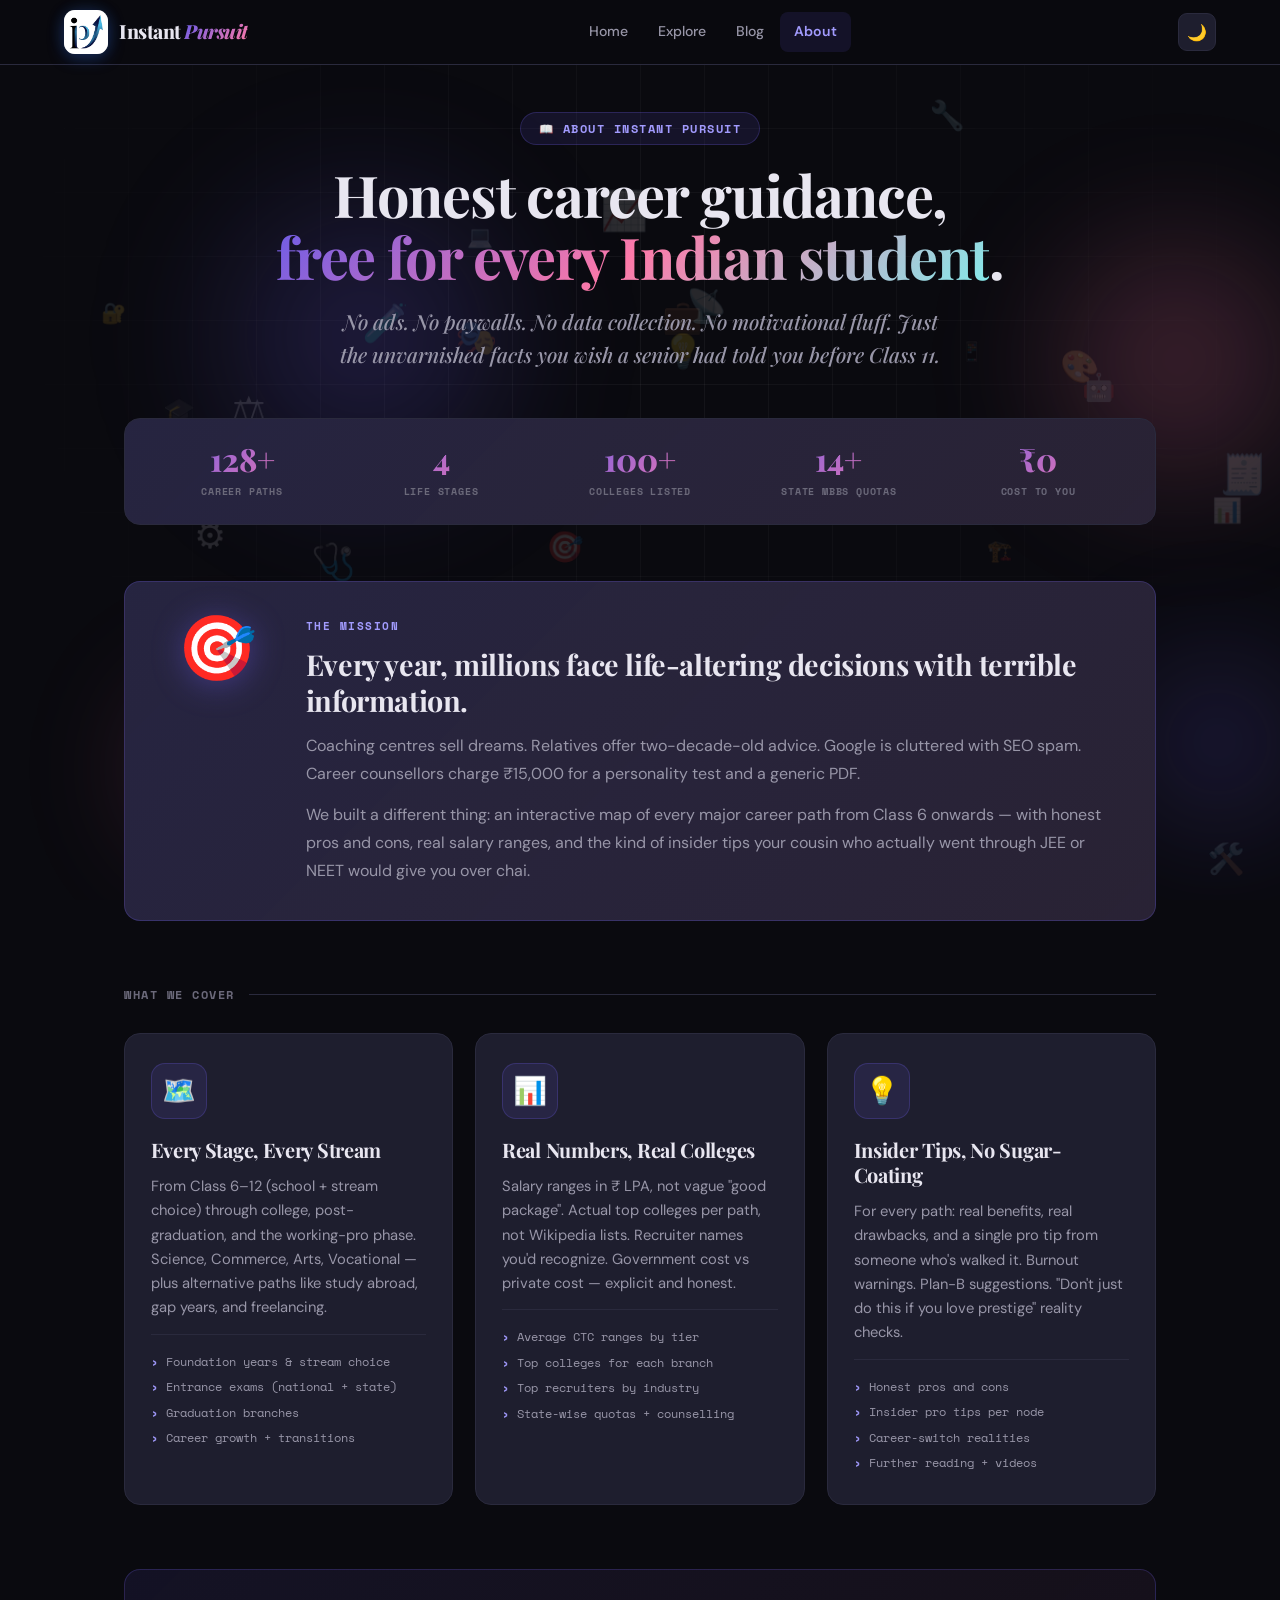
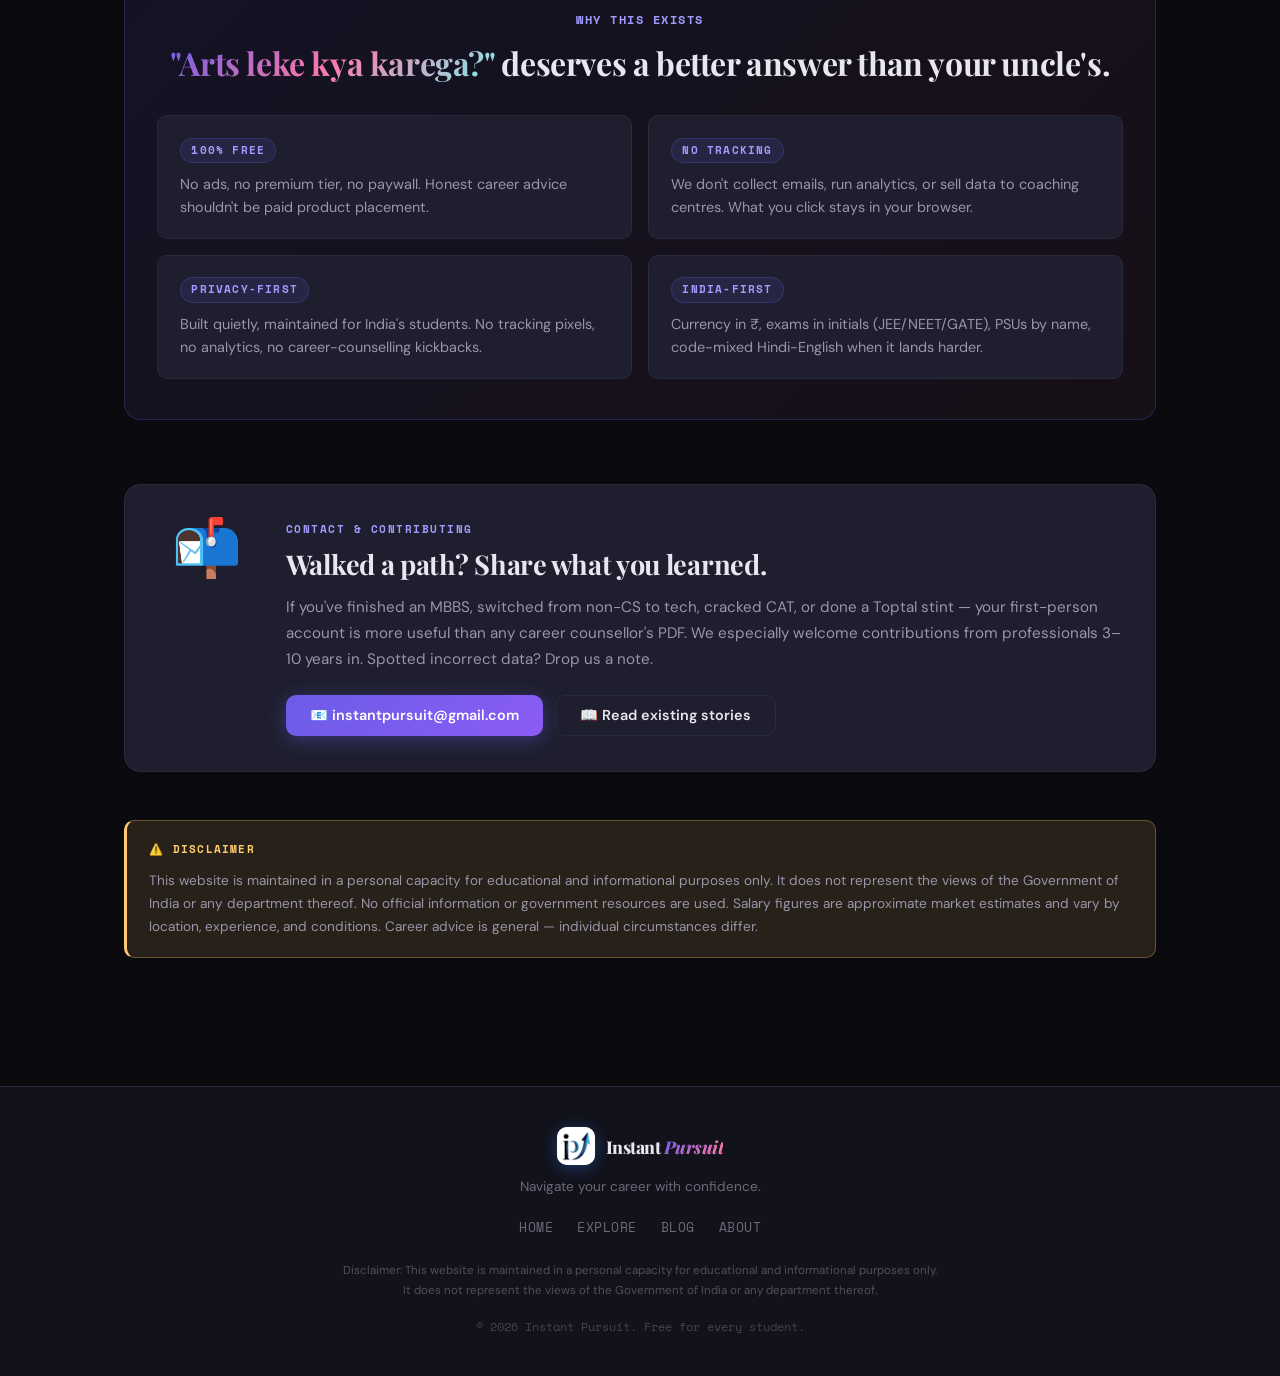
==== commit 627a8cf4: "Add files via upload" ====
--- a/about.html
+++ b/about.html
@@ -8,13 +8,13 @@
 <link rel="preconnect" href="https://fonts.googleapis.com">
 <link rel="preconnect" href="https://fonts.gstatic.com" crossorigin>
 <link href="https://fonts.googleapis.com/css2?family=Playfair+Display:wght@600;700;800;900&family=DM+Sans:wght@400;500;600;700&family=Space+Mono:wght@400;700&display=swap" rel="stylesheet">
-<link rel="stylesheet" href="styles.css">
+<link rel="stylesheet" href="styles.css?v=20260526">
 <script>document.documentElement.setAttribute('data-theme',localStorage.getItem('ip-theme')||'dark')</script>
-<script src="data.js"></script>
+<script src="data.js?v=20260526"></script>
 </head>
 <body>
-<script src="bg.js"></script>
-<script src="side-graphics.js"></script>
+<script src="bg.js?v=20260526"></script>
+<script src="side-graphics.js?v=20260526"></script>
 
 <main style="padding-top:64px">
 <section class="ip-section" style="max-width:1080px">
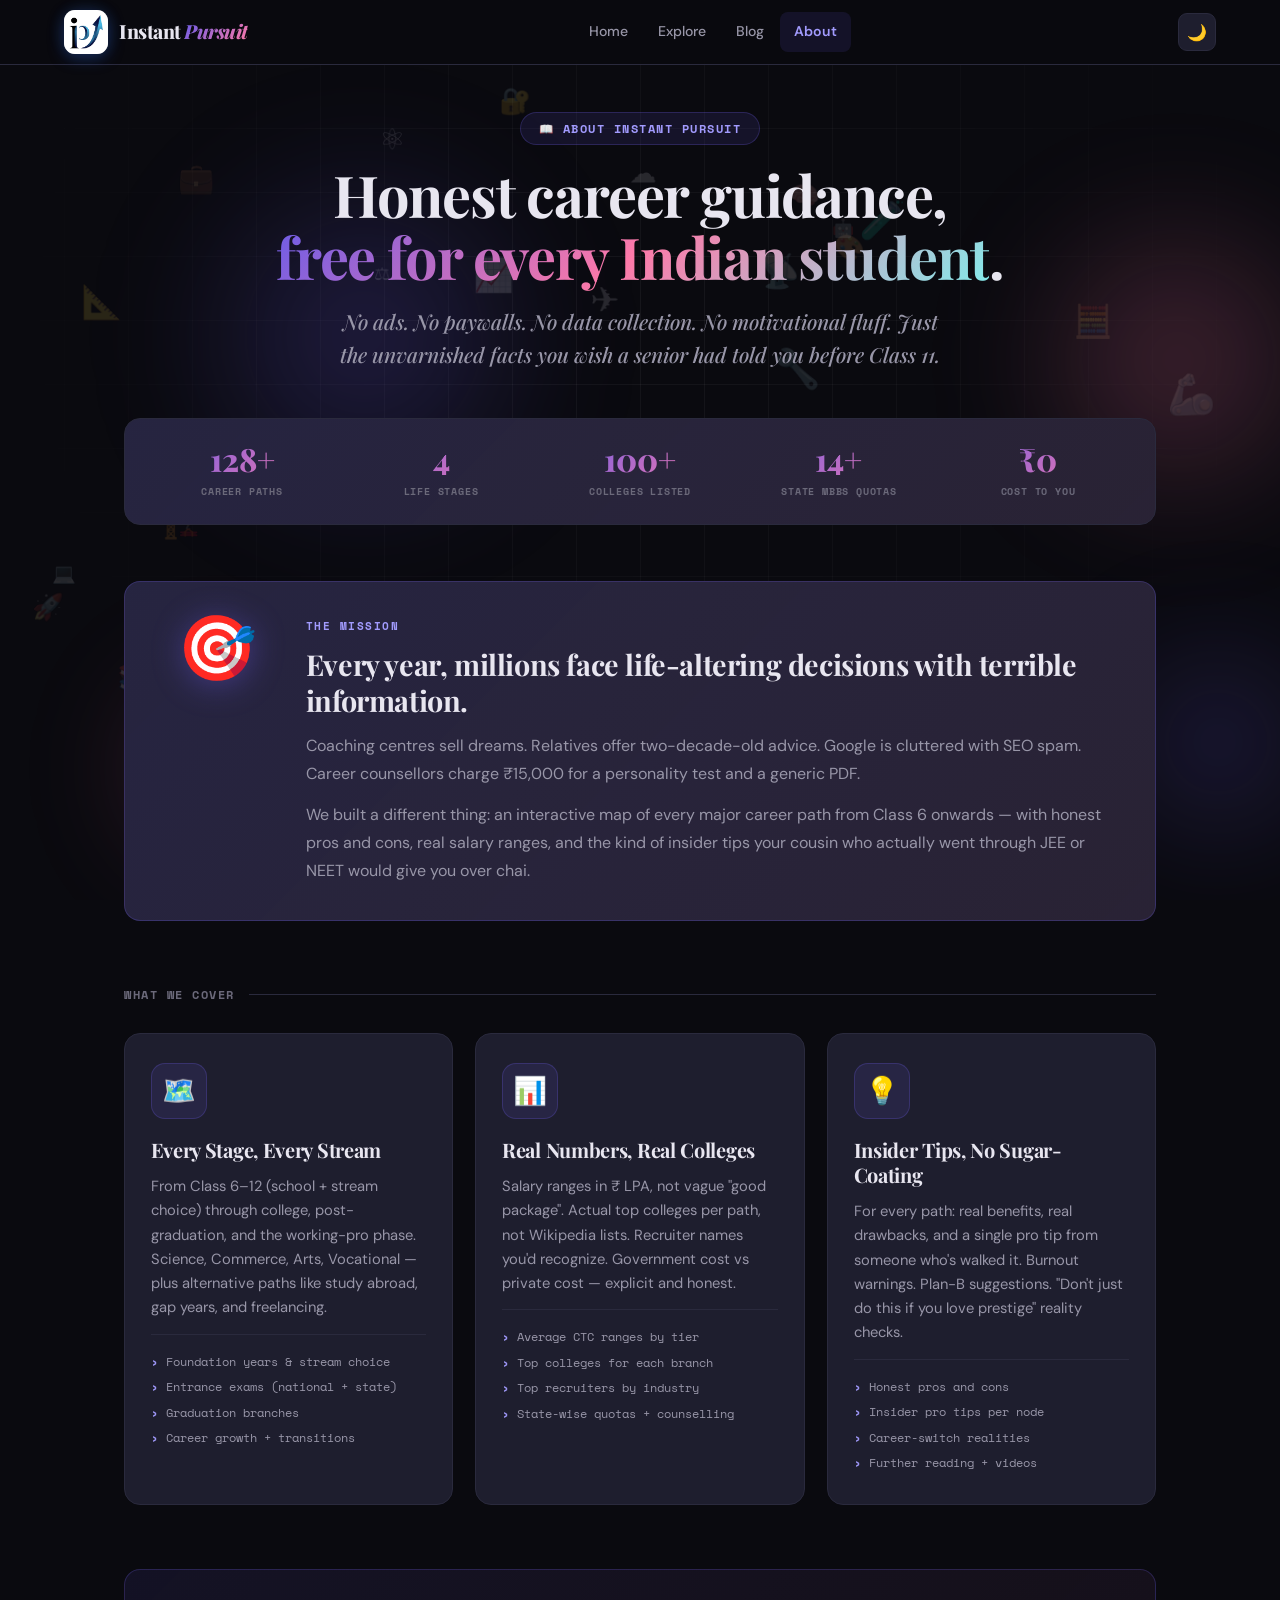
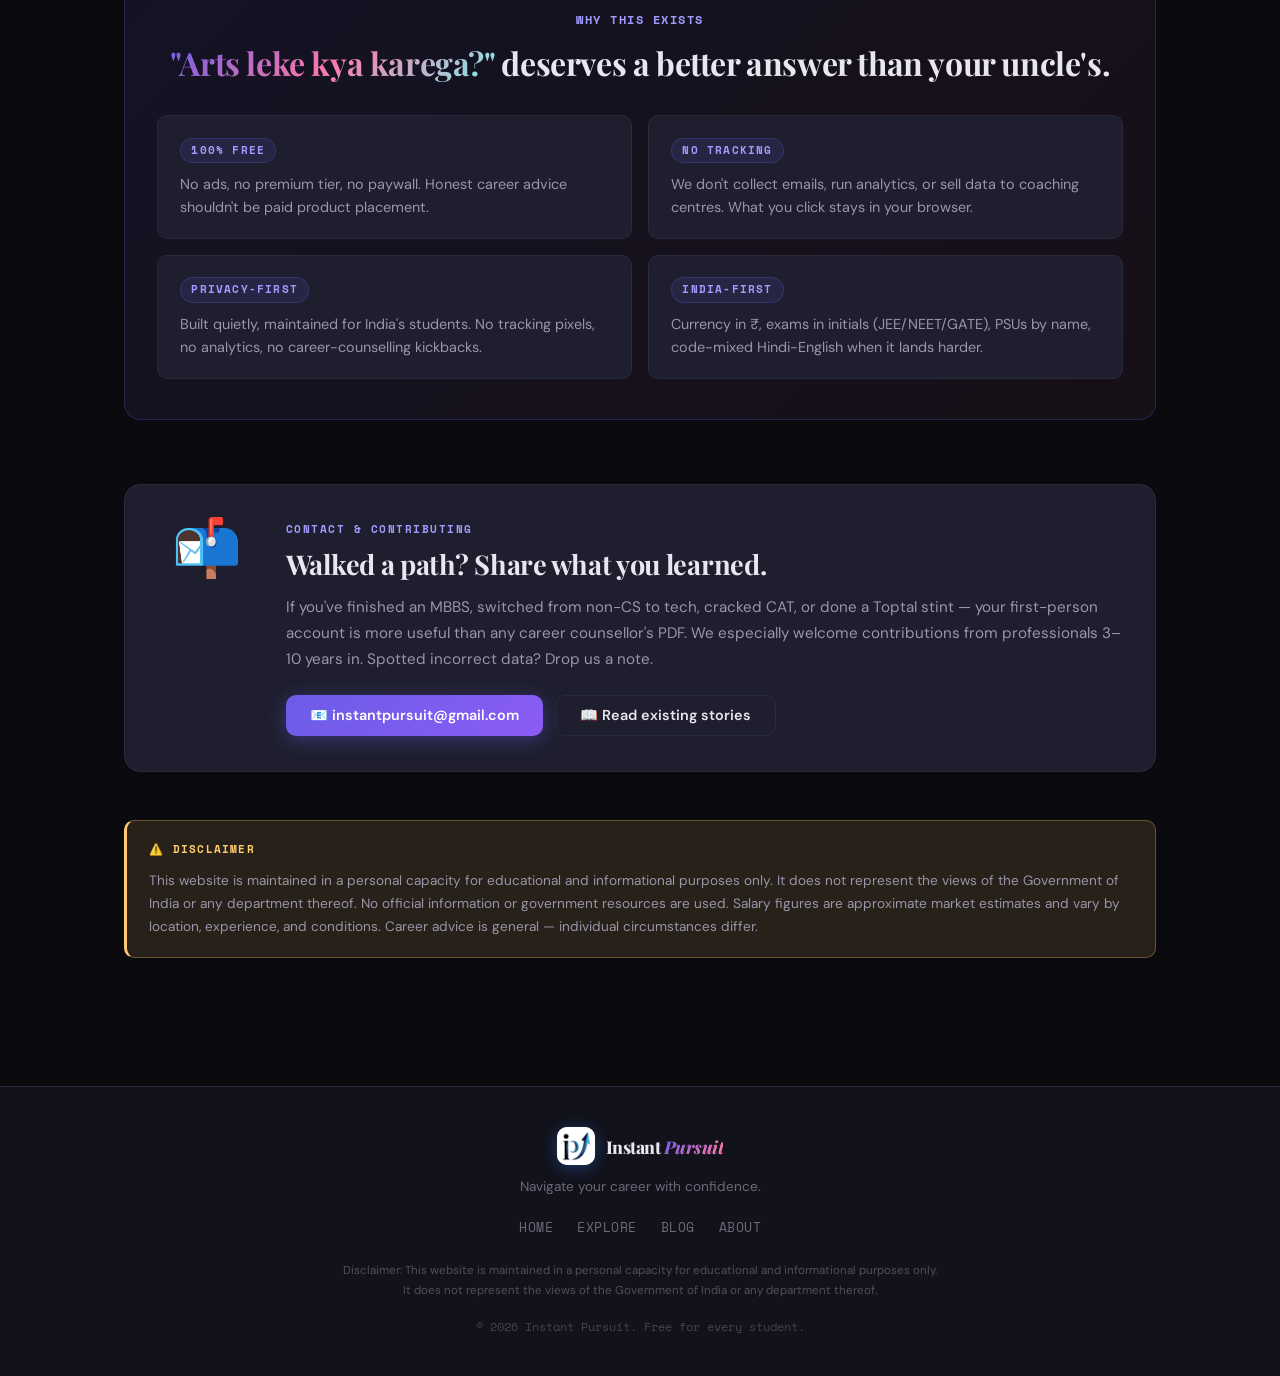
==== commit f65caba7: "Add files via upload" ====
--- a/about.html
+++ b/about.html
@@ -8,13 +8,14 @@
 <link rel="preconnect" href="https://fonts.googleapis.com">
 <link rel="preconnect" href="https://fonts.gstatic.com" crossorigin>
 <link href="https://fonts.googleapis.com/css2?family=Playfair+Display:wght@600;700;800;900&family=DM+Sans:wght@400;500;600;700&family=Space+Mono:wght@400;700&display=swap" rel="stylesheet">
-<link rel="stylesheet" href="styles.css?v=20260526">
+<script>window.IPV=(new Date()).toISOString().slice(0,10).replace(/-/g,"");</script>
+<script>document.write('<link rel="stylesheet" href="styles.css?v='+IPV+'">');</script>
 <script>document.documentElement.setAttribute('data-theme',localStorage.getItem('ip-theme')||'dark')</script>
-<script src="data.js?v=20260526"></script>
+<script>document.write('<scr'+'ipt src="data.js?v='+IPV+'"></scr'+'ipt>');</script>
 </head>
 <body>
-<script src="bg.js?v=20260526"></script>
-<script src="side-graphics.js?v=20260526"></script>
+<script>document.write('<scr'+'ipt src="bg.js?v='+IPV+'"></scr'+'ipt>');</script>
+<script>document.write('<scr'+'ipt src="side-graphics.js?v='+IPV+'"></scr'+'ipt>');</script>
 
 <main style="padding-top:64px">
 <section class="ip-section" style="max-width:1080px">
--- a/styles.css
+++ b/styles.css
@@ -271,6 +271,15 @@
   .ip-nav-links{display:none}
   .ip-hamburger{display:flex}
 }
+@media(max-width:480px){
+  .ip-nav-inner{padding:0 1rem}
+  .ip-logo-word{font-size:1.02rem}
+  .ip-logo-mark{width:38px;height:38px}
+  .ip-nav-right{gap:6px}
+}
+/* Guard against any element forcing horizontal scroll (which on mobile
+   pushes fixed nav buttons off-screen, requiring a sideways scroll) */
+html{overflow-x:hidden}
 
 /* ── Footer ── */
 .ip-footer{
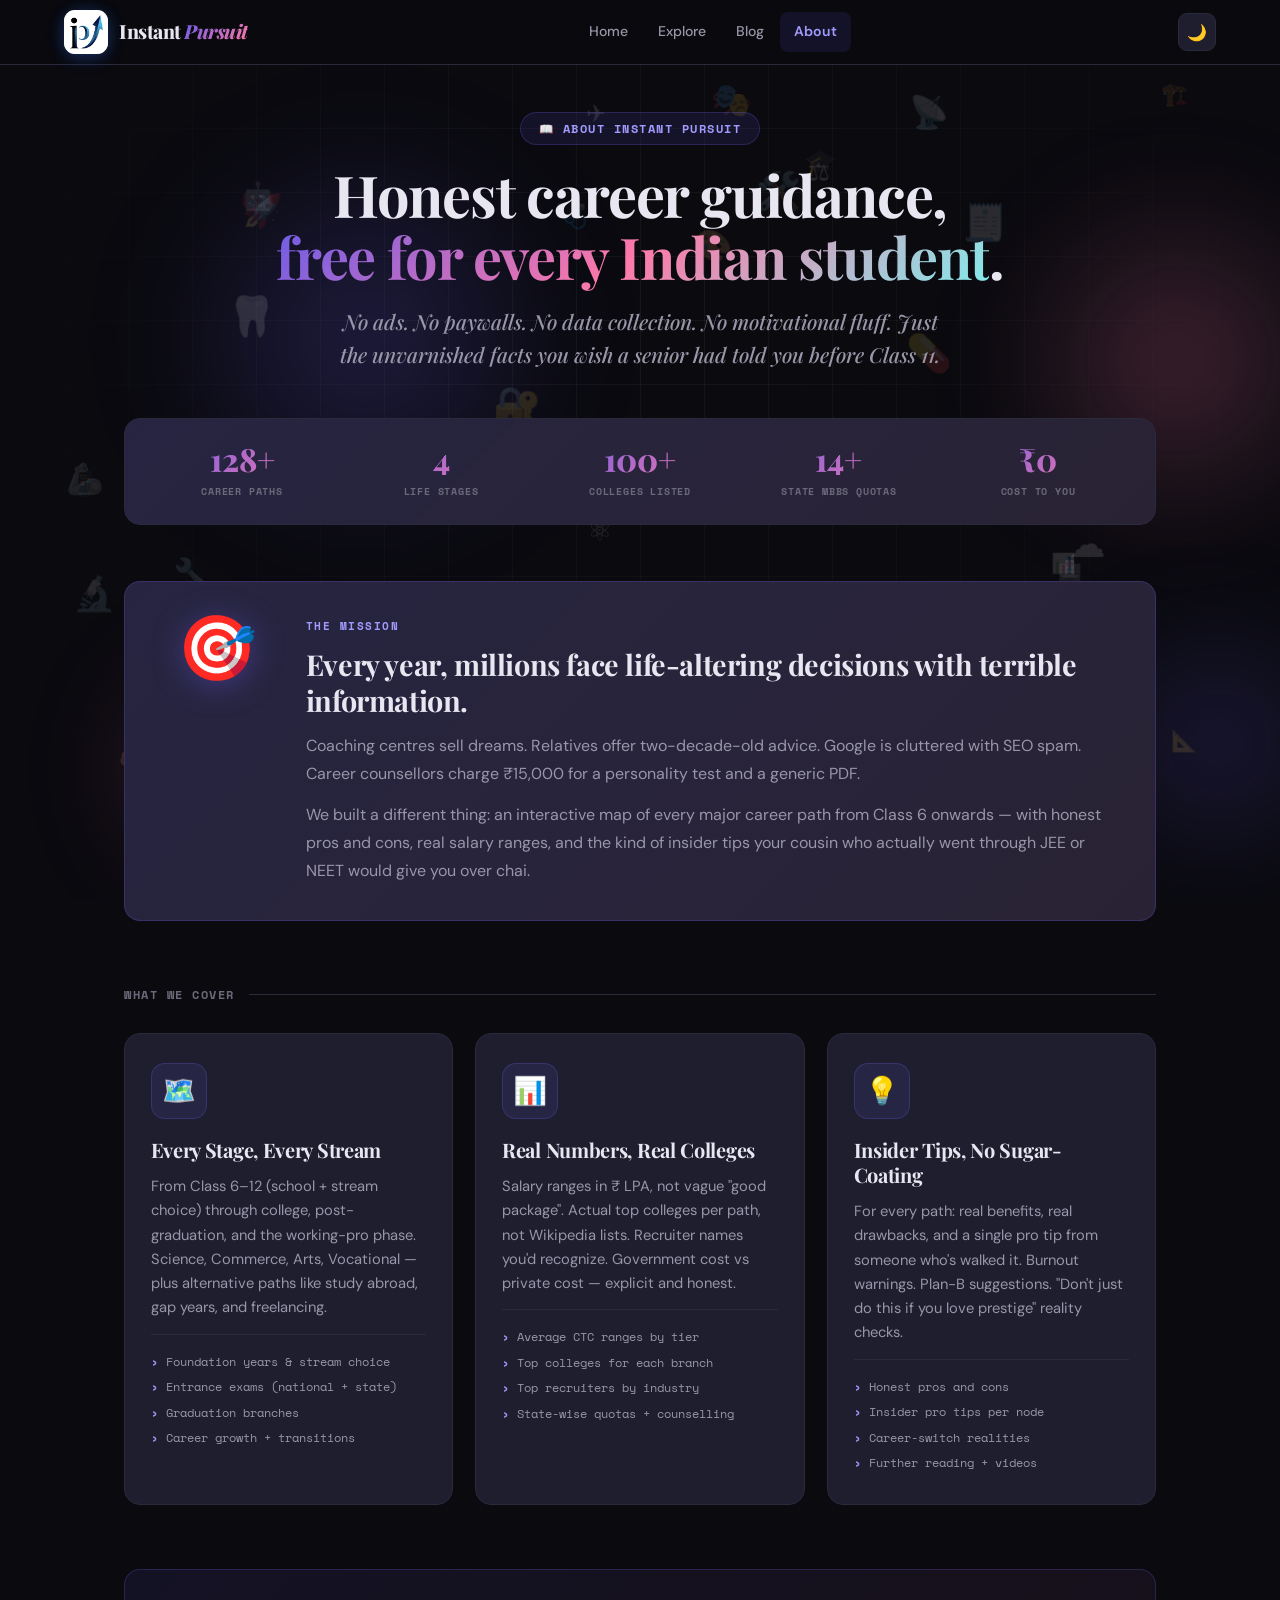
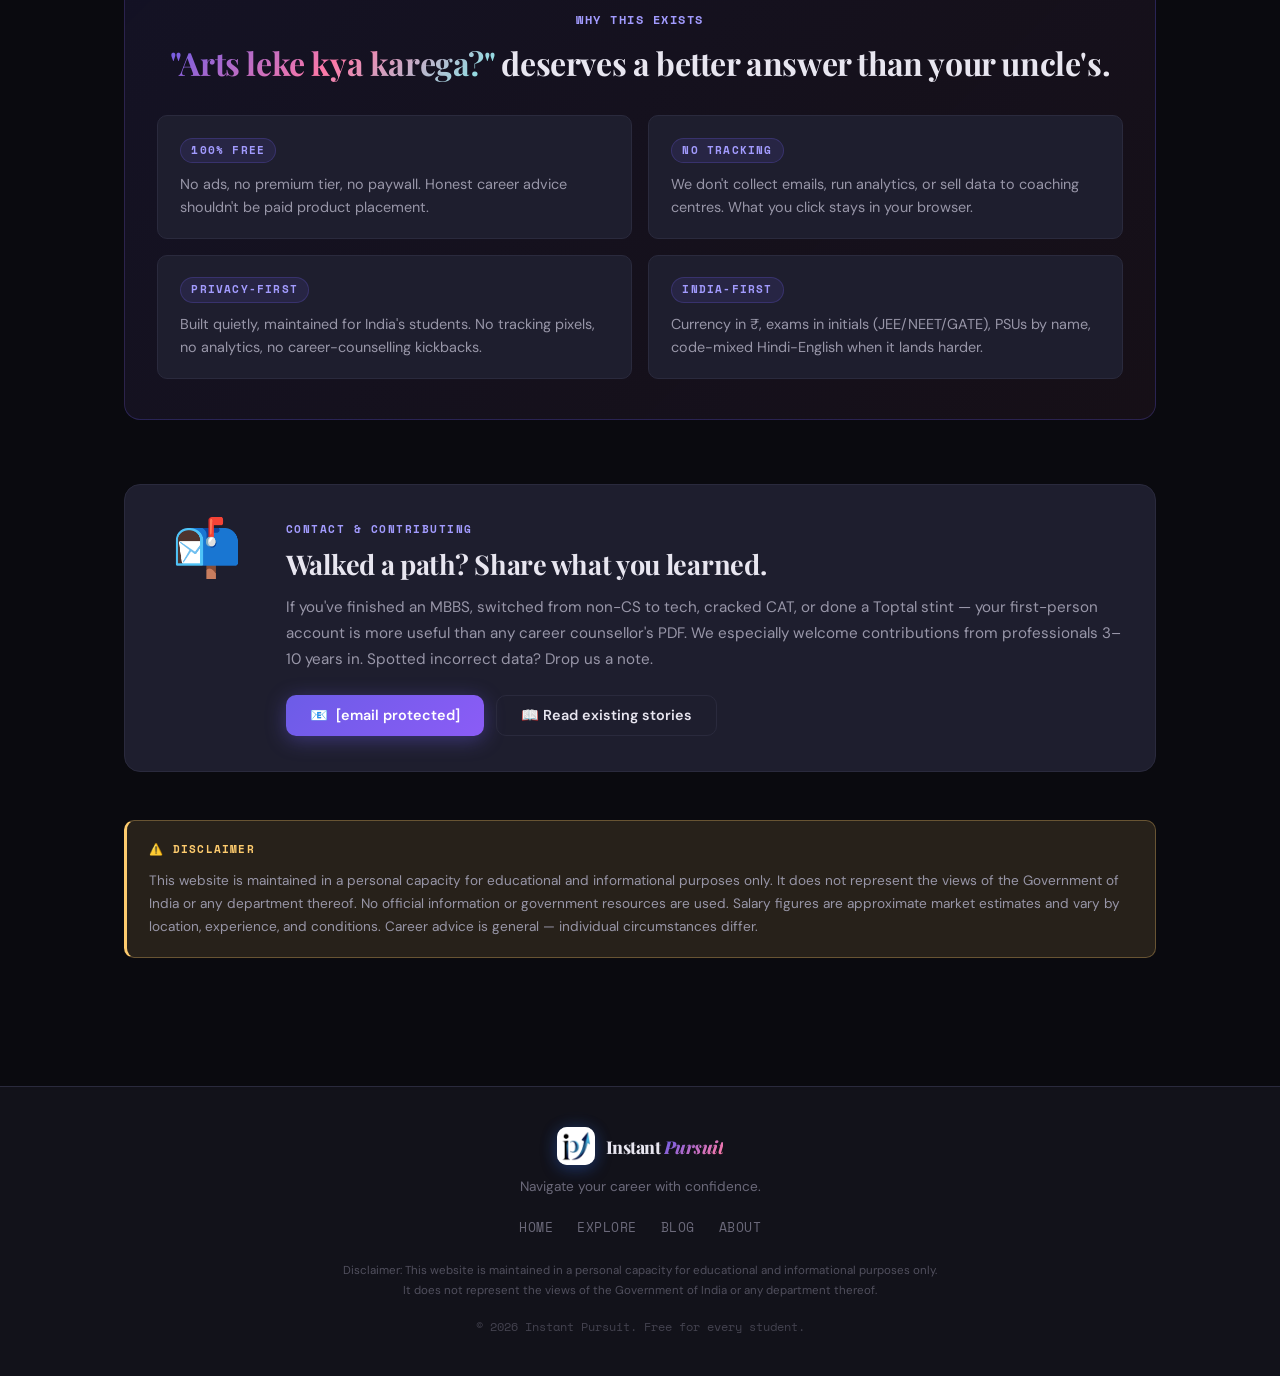
==== commit 1976679b: "Add files via upload" ====
--- a/about.html
+++ b/about.html
@@ -32,7 +32,7 @@
 
   <!-- Stat strip -->
   <div class="about-stats">
-    <div class="about-stat"><div class="num">128+</div><div class="lbl">Career Paths</div></div>
+    <div class="about-stat"><div class="num" id="about-paths">128+</div><div class="lbl">Career Paths</div></div>
     <div class="about-stat"><div class="num">4</div><div class="lbl">Life Stages</div></div>
     <div class="about-stat"><div class="num">100+</div><div class="lbl">Colleges Listed</div></div>
     <div class="about-stat"><div class="num">14+</div><div class="lbl">State MBBS Quotas</div></div>
@@ -124,7 +124,7 @@
       <h3 class="contrib-h">Walked a path? Share what you learned.</h3>
       <p>If you've finished an MBBS, switched from non-CS to tech, cracked CAT, or done a Toptal stint — your first-person account is more useful than any career counsellor's PDF. We especially welcome contributions from professionals 3–10 years in. Spotted incorrect data? Drop us a note.</p>
       <div class="contrib-actions">
-        <a href="mailto:instantpursuit@gmail.com" class="ip-btn ip-btn-primary">📧 instantpursuit@gmail.com</a>
+        <a href="/cdn-cgi/l/email-protection#a0c9ced3d4c1ced4d0d5d2d3d5c9d4e0c7cdc1c9cc8ec3cfcd" class="ip-btn ip-btn-primary">📧 <span class="__cf_email__" data-cfemail="c4adaab7b0a5aab0b4b1b6b7b1adb084a3a9a5ada8eaa7aba9">[email&#160;protected]</span></a>
         <a href="blog.html" class="ip-btn ip-btn-outline">📖 Read existing stories</a>
       </div>
     </div>
@@ -368,6 +368,10 @@
 }
 </style>
 
-<script>initPage();</script>
+<script data-cfasync="false" src="/cdn-cgi/scripts/5c5dd728/cloudflare-static/email-decode.min.js"></script><script>initPage();</script>
+<script>
+// Sync the "Career Paths" stat with the live career data (same value as Home & Explore)
+(function(){var el=document.getElementById('about-paths');if(el&&typeof careerPathsLabel==='function')el.textContent=careerPathsLabel();})();
+</script>
 </body>
 </html>
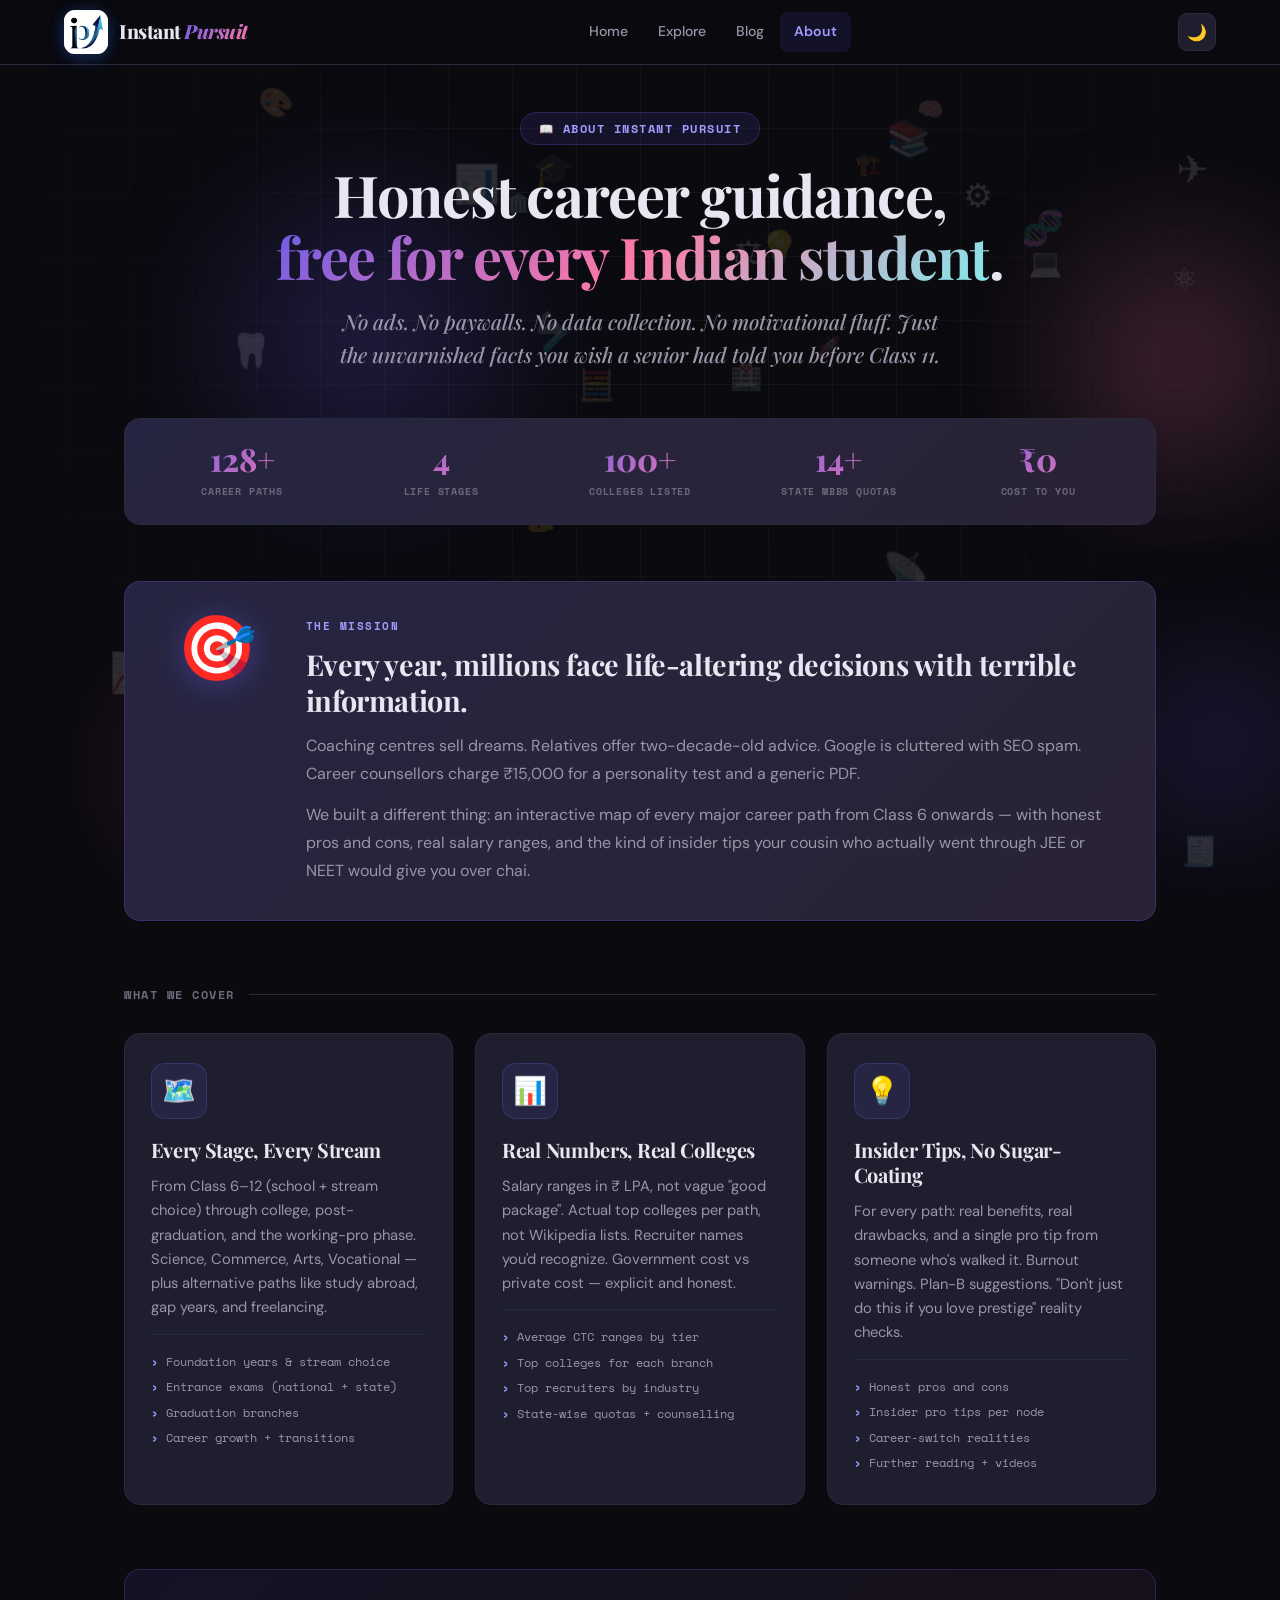
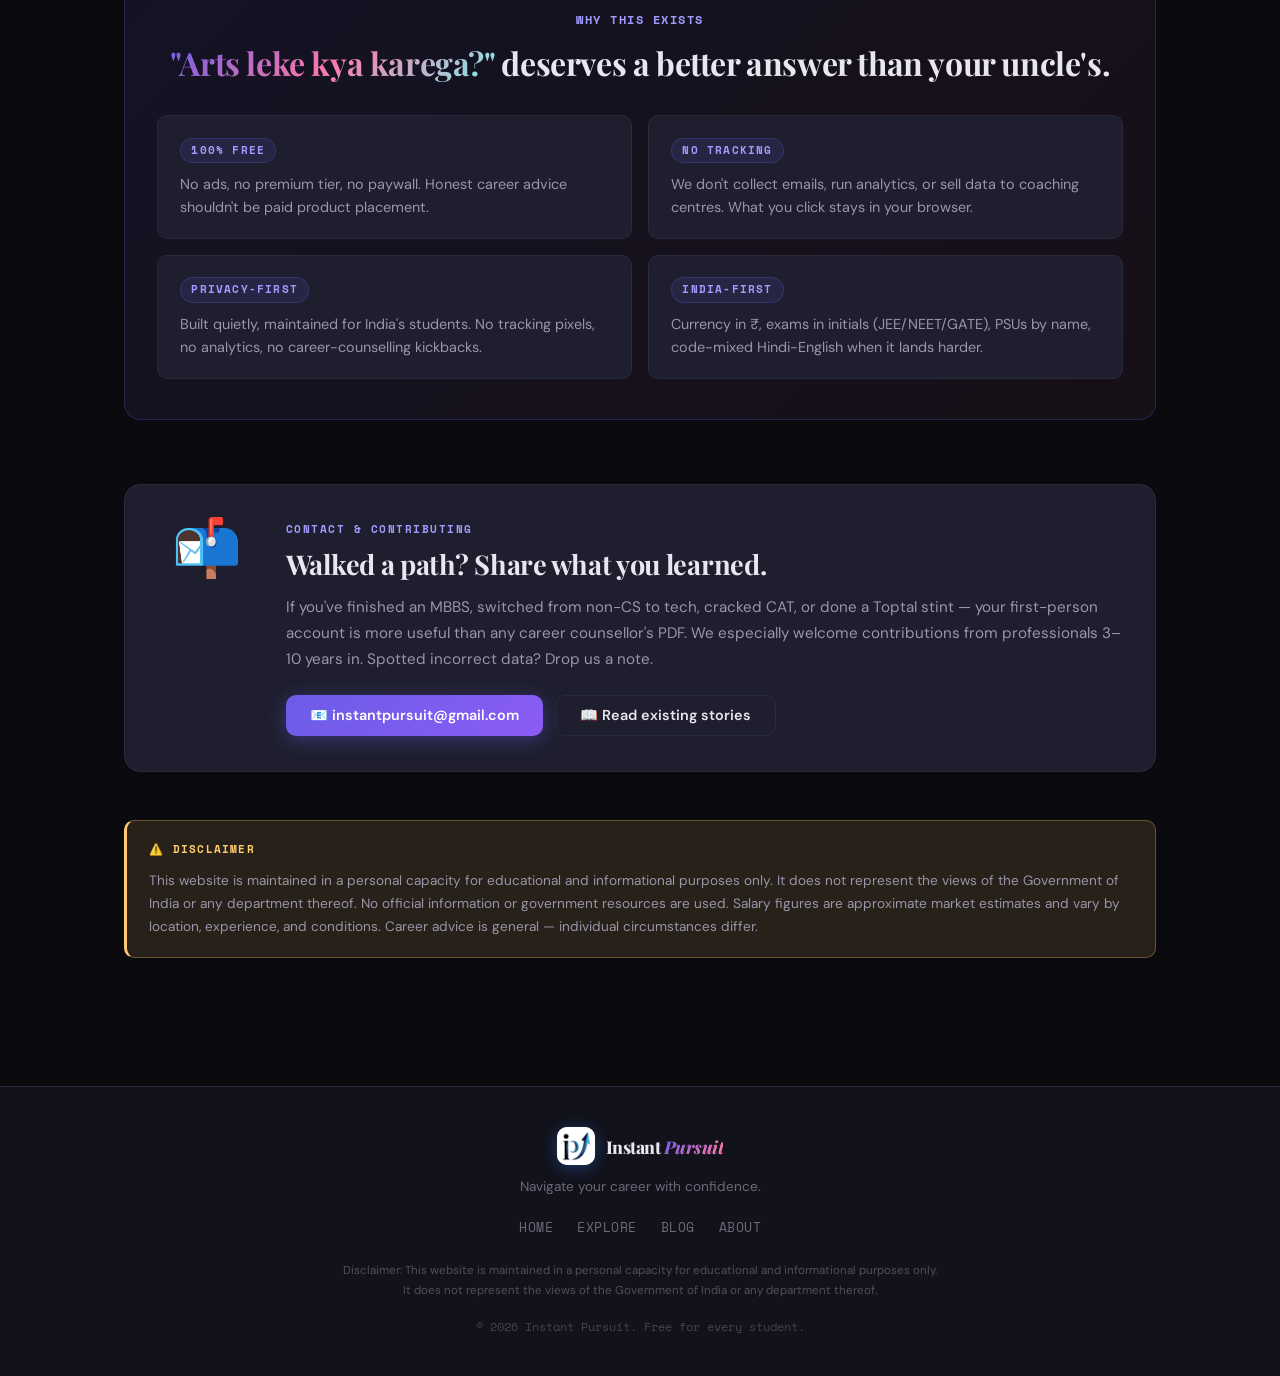
==== commit 28da089f: "Add files via upload" ====
--- a/about.html
+++ b/about.html
@@ -124,7 +124,7 @@
       <h3 class="contrib-h">Walked a path? Share what you learned.</h3>
       <p>If you've finished an MBBS, switched from non-CS to tech, cracked CAT, or done a Toptal stint — your first-person account is more useful than any career counsellor's PDF. We especially welcome contributions from professionals 3–10 years in. Spotted incorrect data? Drop us a note.</p>
       <div class="contrib-actions">
-        <a href="/cdn-cgi/l/email-protection#a0c9ced3d4c1ced4d0d5d2d3d5c9d4e0c7cdc1c9cc8ec3cfcd" class="ip-btn ip-btn-primary">📧 <span class="__cf_email__" data-cfemail="c4adaab7b0a5aab0b4b1b6b7b1adb084a3a9a5ada8eaa7aba9">[email&#160;protected]</span></a>
+        <a href="mailto:instantpursuit@gmail.com" class="ip-btn ip-btn-primary">📧 instantpursuit@gmail.com</a>
         <a href="blog.html" class="ip-btn ip-btn-outline">📖 Read existing stories</a>
       </div>
     </div>
@@ -368,10 +368,12 @@
 }
 </style>
 
-<script data-cfasync="false" src="/cdn-cgi/scripts/5c5dd728/cloudflare-static/email-decode.min.js"></script><script>initPage();</script>
+<script>initPage();</script>
 <script>
 // Sync the "Career Paths" stat with the live career data (same value as Home & Explore)
 (function(){var el=document.getElementById('about-paths');if(el&&typeof careerPathsLabel==='function')el.textContent=careerPathsLabel();})();
+// Count-up the stat strip on first view (cost falls 100→0 fast; the rest rise from 0)
+(function(){var strip=document.querySelector('.about-stats');if(strip&&typeof ipAnimateStats==='function')ipAnimateStats(strip, strip.querySelectorAll('.num'));})();
 </script>
 </body>
 </html>
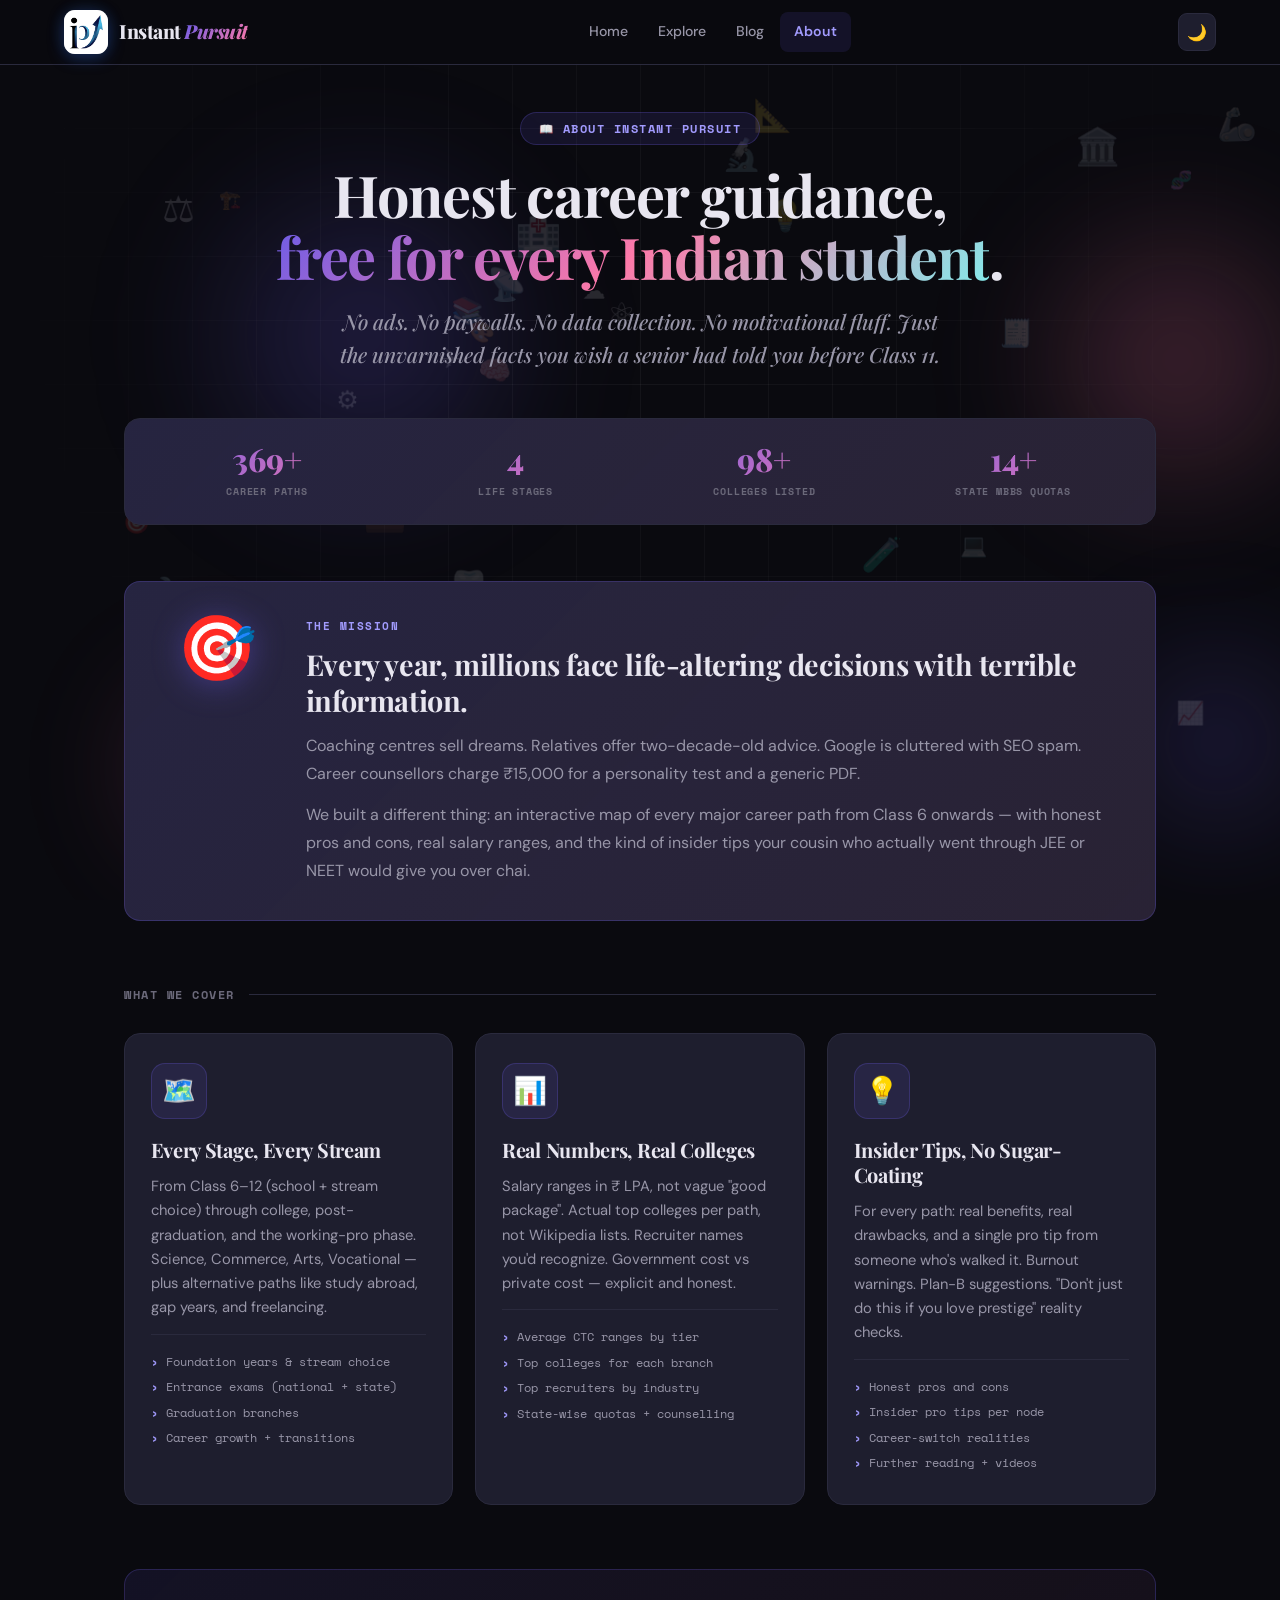
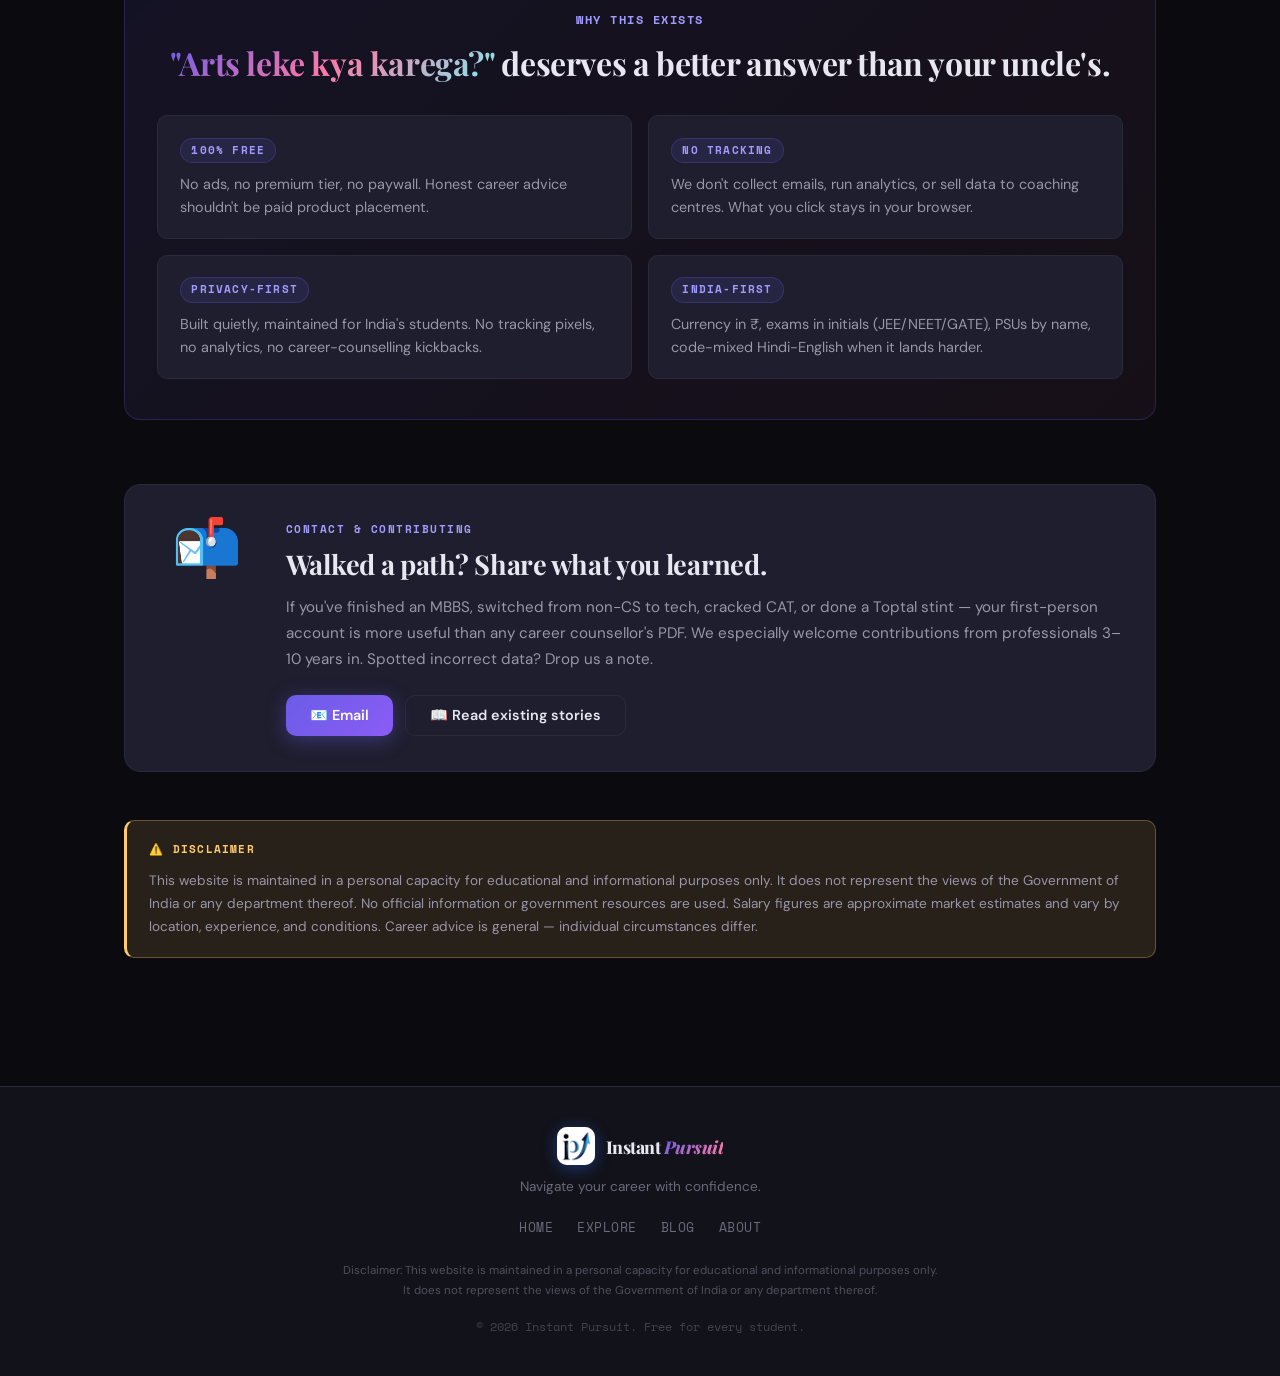
==== commit e8bf4740: "Add files via upload" ====
--- a/about.html
+++ b/about.html
@@ -36,7 +36,6 @@
     <div class="about-stat"><div class="num">4</div><div class="lbl">Life Stages</div></div>
     <div class="about-stat"><div class="num">100+</div><div class="lbl">Colleges Listed</div></div>
     <div class="about-stat"><div class="num">14+</div><div class="lbl">State MBBS Quotas</div></div>
-    <div class="about-stat"><div class="num">₹0</div><div class="lbl">Cost to You</div></div>
   </div>
 
   <!-- Mission split -->
@@ -124,7 +123,7 @@
       <h3 class="contrib-h">Walked a path? Share what you learned.</h3>
       <p>If you've finished an MBBS, switched from non-CS to tech, cracked CAT, or done a Toptal stint — your first-person account is more useful than any career counsellor's PDF. We especially welcome contributions from professionals 3–10 years in. Spotted incorrect data? Drop us a note.</p>
       <div class="contrib-actions">
-        <a href="mailto:instantpursuit@gmail.com" class="ip-btn ip-btn-primary">📧 instantpursuit@gmail.com</a>
+        <a href="#" class="ip-btn ip-btn-primary" onclick="window.location.href='mailto:'+['instantpursuit','gmail.com'].join('@');return false;">📧 Email</a>
         <a href="blog.html" class="ip-btn ip-btn-outline">📖 Read existing stories</a>
       </div>
     </div>
@@ -160,7 +159,7 @@
 
 /* Stat strip */
 .about-stats{
-  display:grid;grid-template-columns:repeat(5,1fr);gap:1rem;
+  display:grid;grid-template-columns:repeat(4,1fr);gap:1rem;
   padding:1.5rem 1.6rem;
   background:var(--surface);
   border:1px solid var(--border);
@@ -356,7 +355,7 @@
 }
 
 @media(max-width:880px){
-  .about-stats{grid-template-columns:repeat(3,1fr)}
+  .about-stats{grid-template-columns:repeat(2,1fr)}
   .about-mission{grid-template-columns:1fr;gap:1.2rem;text-align:center}
   .about-mission-mark{text-align:center}
   .pillar-grid{grid-template-columns:1fr}
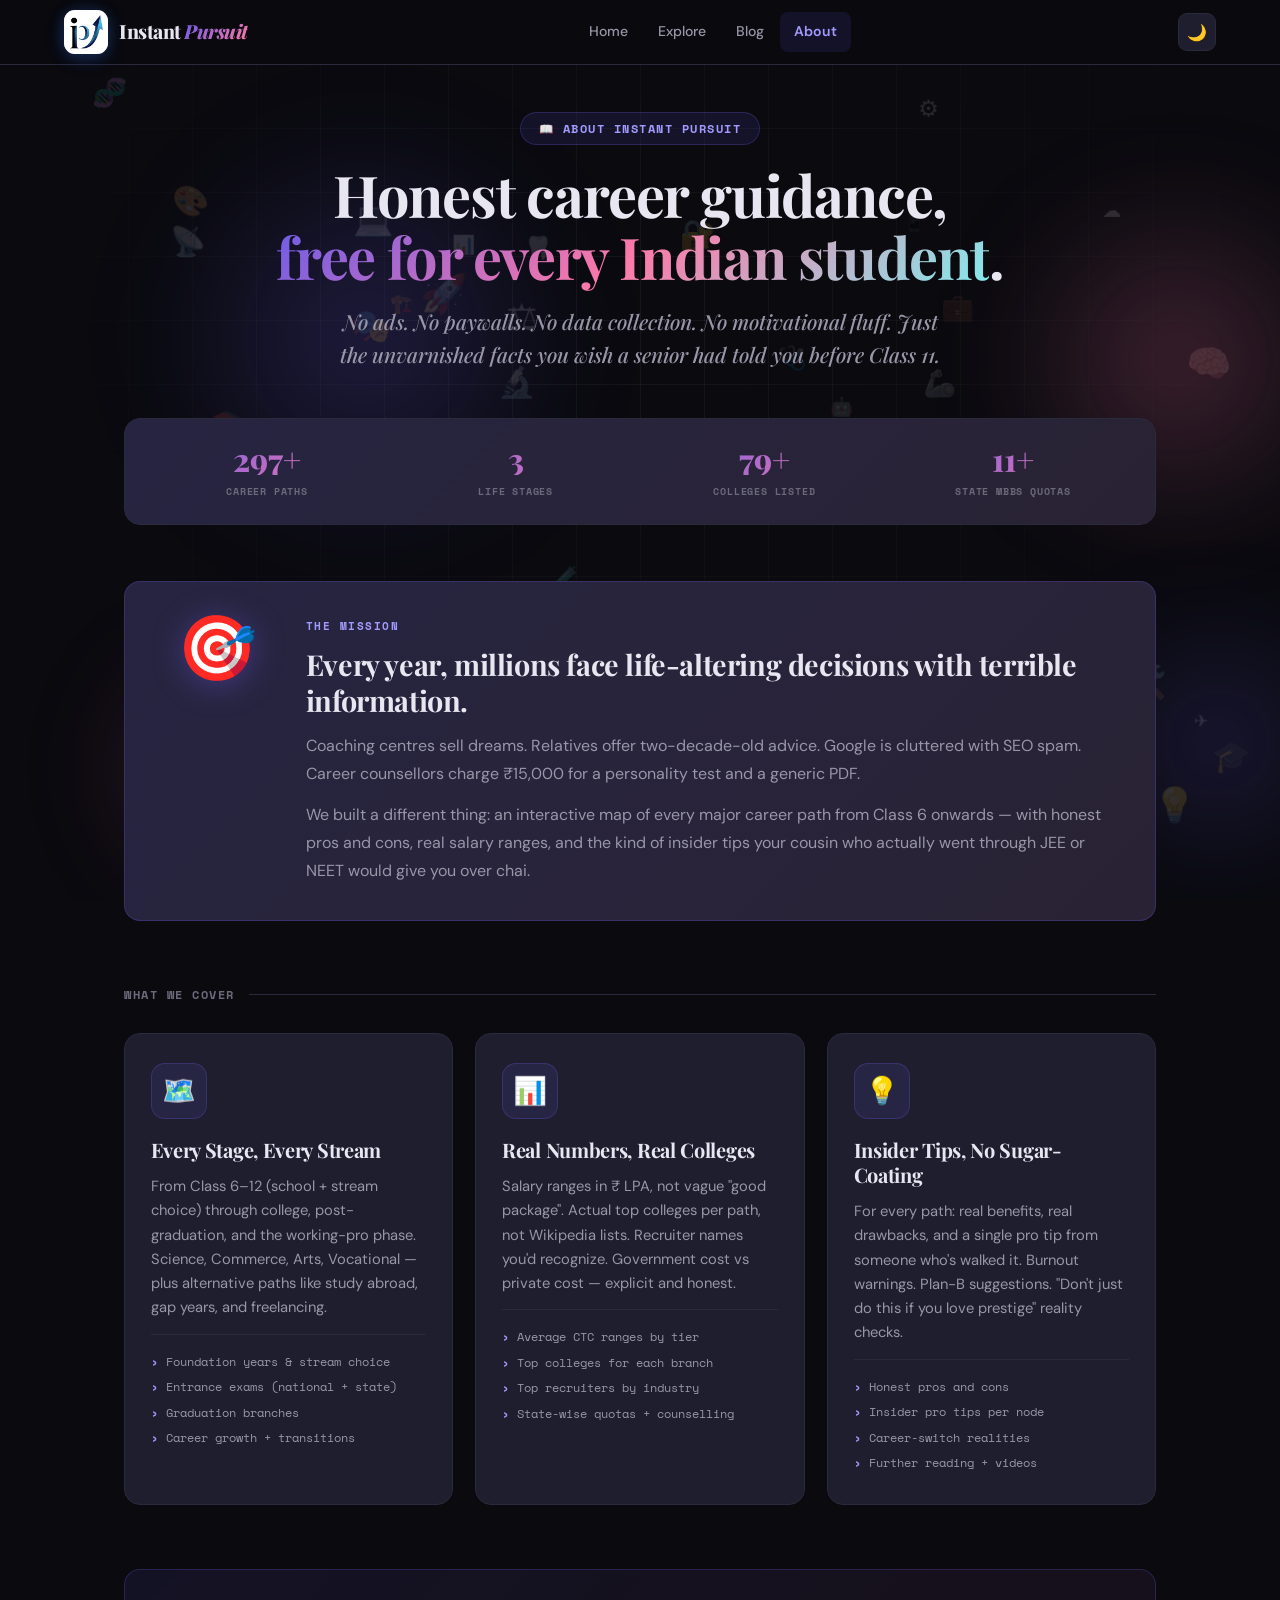
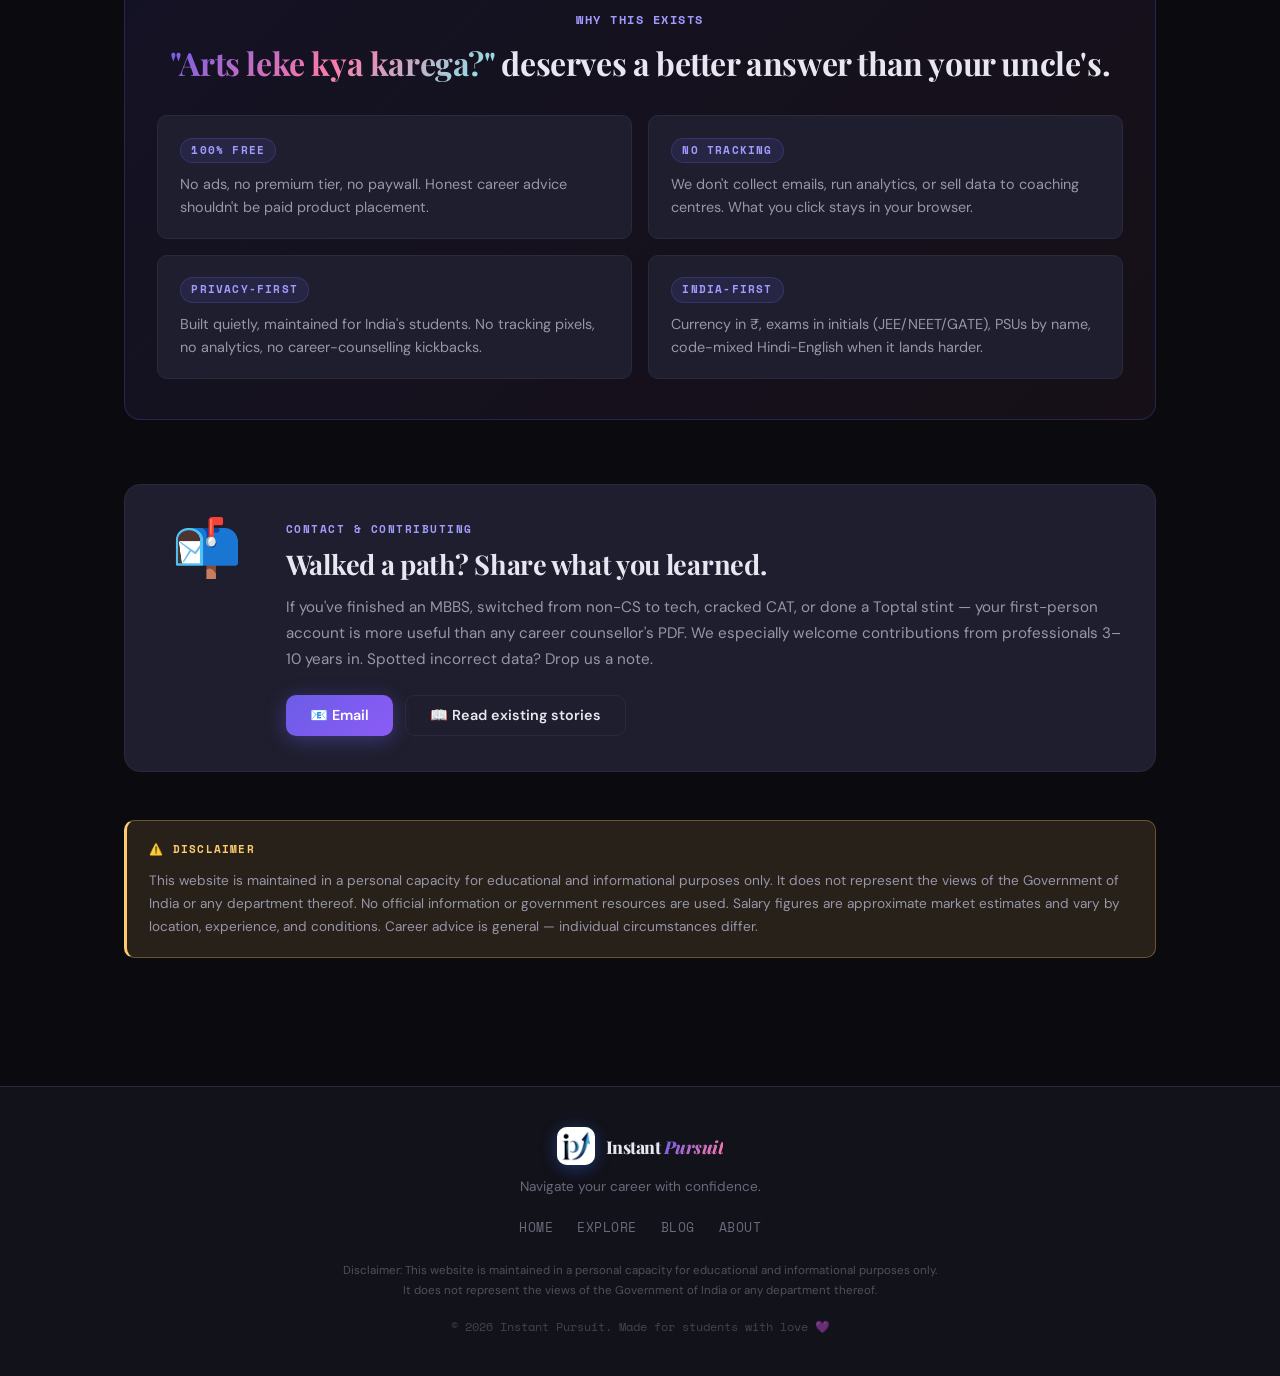
==== commit 64b576c2: "Update about.html" ====
--- a/about.html
+++ b/about.html
@@ -1,6 +1,13 @@
 <!DOCTYPE html>
 <html lang="en">
 <head>
+  <!-- Google Tag Manager -->
+<script>(function(w,d,s,l,i){w[l]=w[l]||[];w[l].push({'gtm.start':
+new Date().getTime(),event:'gtm.js'});var f=d.getElementsByTagName(s)[0],
+j=d.createElement(s),dl=l!='dataLayer'?'&l='+l:'';j.async=true;j.src=
+'https://www.googletagmanager.com/gtm.js?id='+i+dl;f.parentNode.insertBefore(j,f);
+})(window,document,'script','dataLayer','GTM-T6BD9M49');</script>
+<!-- End Google Tag Manager -->
 <meta charset="UTF-8">
 <meta name="viewport" content="width=device-width, initial-scale=1.0">
 <title>About — Instant Pursuit</title>
@@ -14,6 +21,10 @@
 <script>document.write('<scr'+'ipt src="data.js?v='+IPV+'"></scr'+'ipt>');</script>
 </head>
 <body>
+  <!-- Google Tag Manager (noscript) -->
+<noscript><iframe src="https://www.googletagmanager.com/ns.html?id=GTM-T6BD9M49"
+height="0" width="0" style="display:none;visibility:hidden"></iframe></noscript>
+<!-- End Google Tag Manager (noscript) -->
 <script>document.write('<scr'+'ipt src="bg.js?v='+IPV+'"></scr'+'ipt>');</script>
 <script>document.write('<scr'+'ipt src="side-graphics.js?v='+IPV+'"></scr'+'ipt>');</script>
 
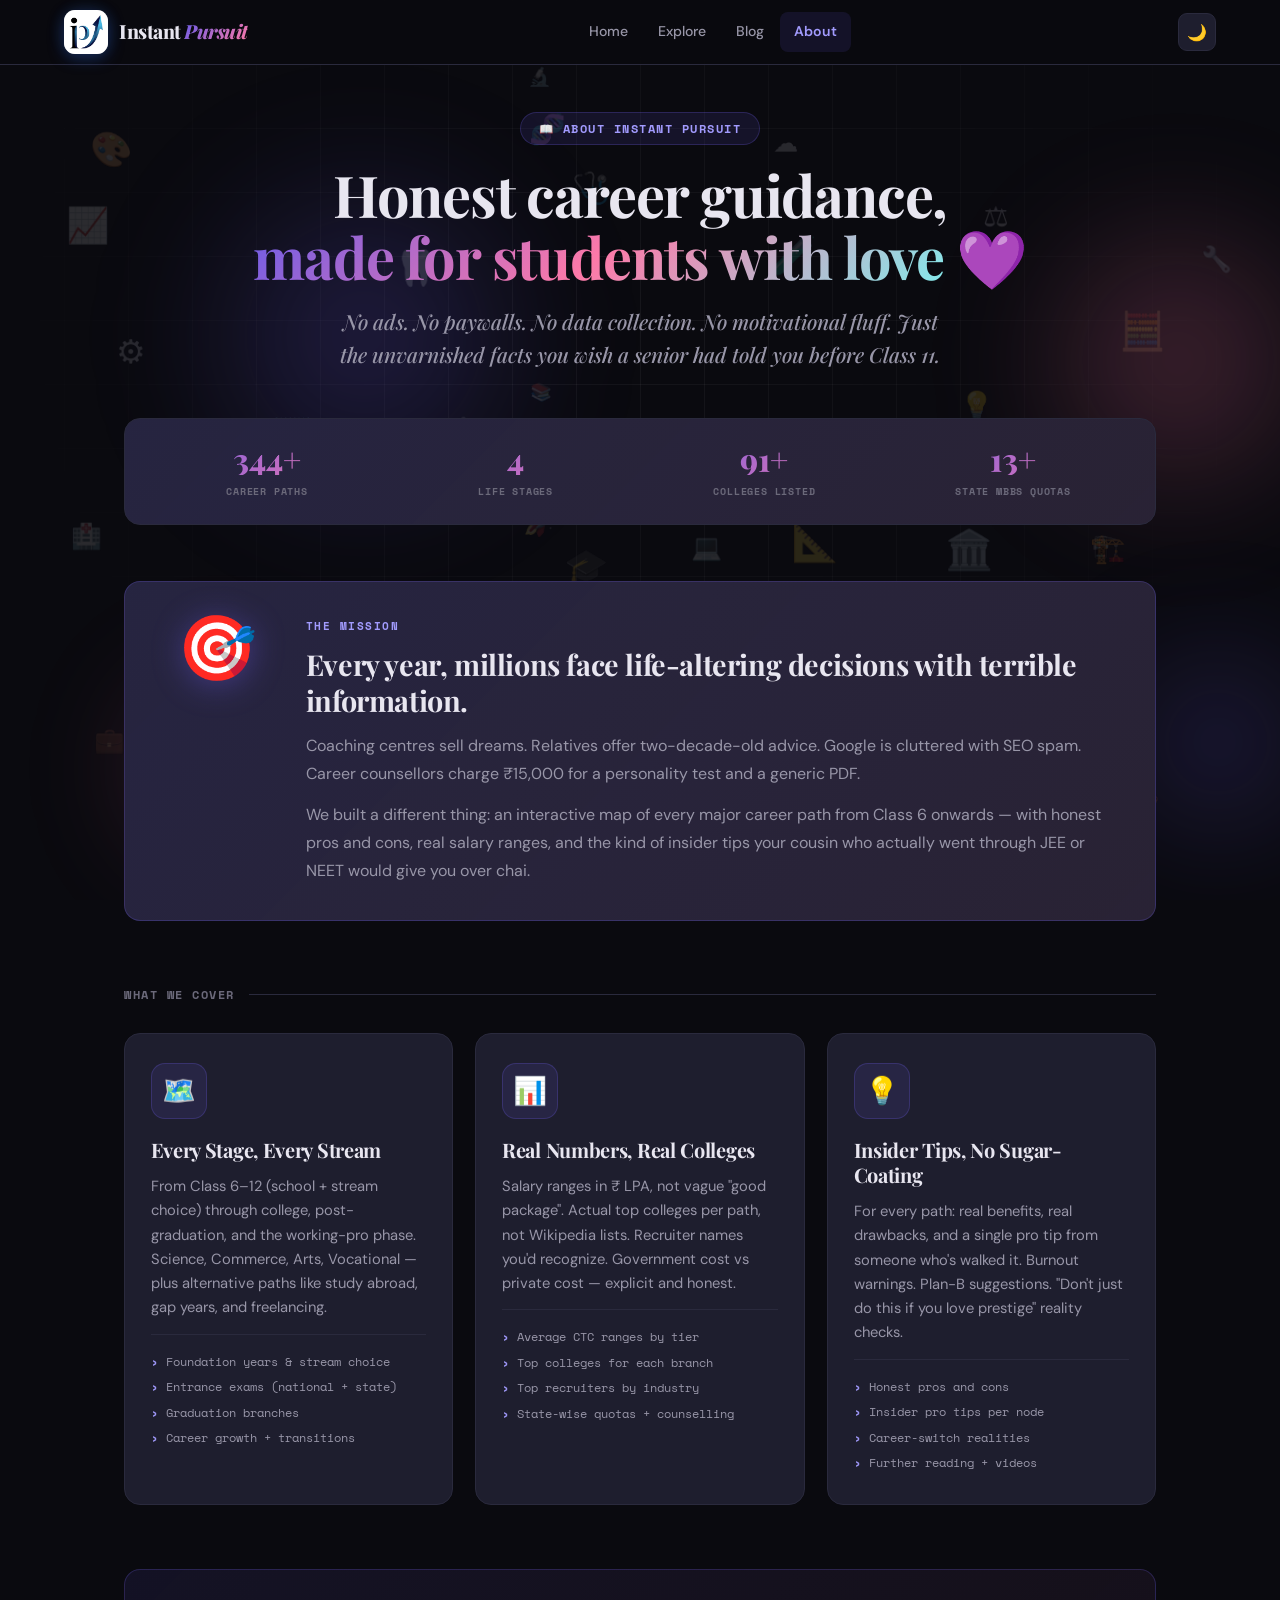
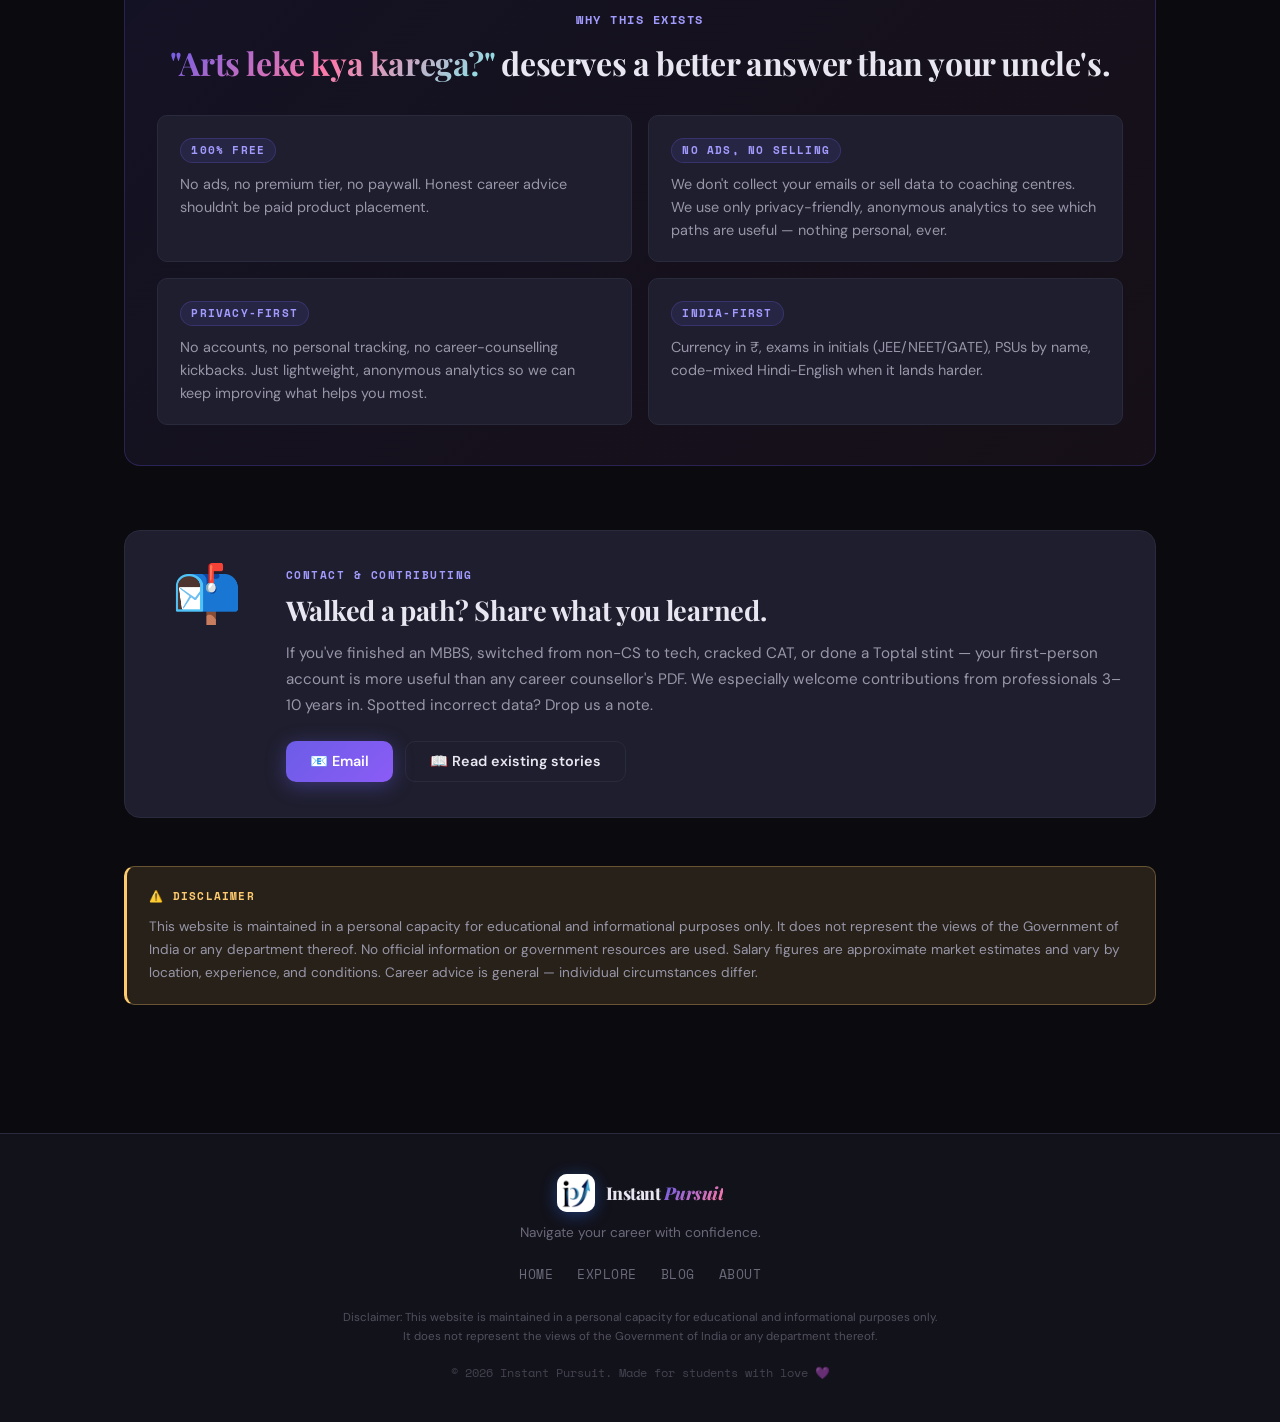
==== commit ba83004d: "Add files via upload" ====
--- a/about.html
+++ b/about.html
@@ -1,15 +1,16 @@
 <!DOCTYPE html>
 <html lang="en">
 <head>
-  <!-- Google Tag Manager -->
-<script>(function(w,d,s,l,i){w[l]=w[l]||[];w[l].push({'gtm.start':
-new Date().getTime(),event:'gtm.js'});var f=d.getElementsByTagName(s)[0],
-j=d.createElement(s),dl=l!='dataLayer'?'&l='+l:'';j.async=true;j.src=
-'https://www.googletagmanager.com/gtm.js?id='+i+dl;f.parentNode.insertBefore(j,f);
-})(window,document,'script','dataLayer','GTM-T6BD9M49');</script>
-<!-- End Google Tag Manager -->
 <meta charset="UTF-8">
 <meta name="viewport" content="width=device-width, initial-scale=1.0">
+<!-- Google tag (gtag.js) -->
+<script async src="https://www.googletagmanager.com/gtag/js?id=G-HKYHX1TDZP"></script>
+<script>
+  window.dataLayer = window.dataLayer || [];
+  function gtag(){dataLayer.push(arguments);}
+  gtag('js', new Date());
+  gtag('config', 'G-HKYHX1TDZP');
+</script>
 <title>About — Instant Pursuit</title>
 <link rel="icon" type="image/png" href="assets/logo.png">
 <link rel="preconnect" href="https://fonts.googleapis.com">
@@ -21,10 +22,6 @@
 <script>document.write('<scr'+'ipt src="data.js?v='+IPV+'"></scr'+'ipt>');</script>
 </head>
 <body>
-  <!-- Google Tag Manager (noscript) -->
-<noscript><iframe src="https://www.googletagmanager.com/ns.html?id=GTM-T6BD9M49"
-height="0" width="0" style="display:none;visibility:hidden"></iframe></noscript>
-<!-- End Google Tag Manager (noscript) -->
 <script>document.write('<scr'+'ipt src="bg.js?v='+IPV+'"></scr'+'ipt>');</script>
 <script>document.write('<scr'+'ipt src="side-graphics.js?v='+IPV+'"></scr'+'ipt>');</script>
 
@@ -36,7 +33,7 @@
     <div class="ip-eyebrow">📖 ABOUT INSTANT PURSUIT</div>
     <h1>
       Honest career guidance,<br>
-      <span class="ip-grad-text">free for every Indian student</span>.
+      <span class="ip-grad-text">made for students with love</span> 💜
     </h1>
     <p class="about-lede">No ads. No paywalls. No data collection. No motivational fluff. Just the unvarnished facts you wish a senior had told you before Class 11.</p>
   </div>
@@ -112,12 +109,12 @@
         <p>No ads, no premium tier, no paywall. Honest career advice shouldn't be paid product placement.</p>
       </div>
       <div class="value-card">
-        <div class="value-tag">NO TRACKING</div>
-        <p>We don't collect emails, run analytics, or sell data to coaching centres. What you click stays in your browser.</p>
+        <div class="value-tag">NO ADS, NO SELLING</div>
+        <p>We don't collect your emails or sell data to coaching centres. We use only privacy-friendly, anonymous analytics to see which paths are useful — nothing personal, ever.</p>
       </div>
       <div class="value-card">
         <div class="value-tag">PRIVACY-FIRST</div>
-        <p>Built quietly, maintained for India's students. No tracking pixels, no analytics, no career-counselling kickbacks.</p>
+        <p>No accounts, no personal tracking, no career-counselling kickbacks. Just lightweight, anonymous analytics so we can keep improving what helps you most.</p>
       </div>
       <div class="value-card">
         <div class="value-tag">INDIA-FIRST</div>
